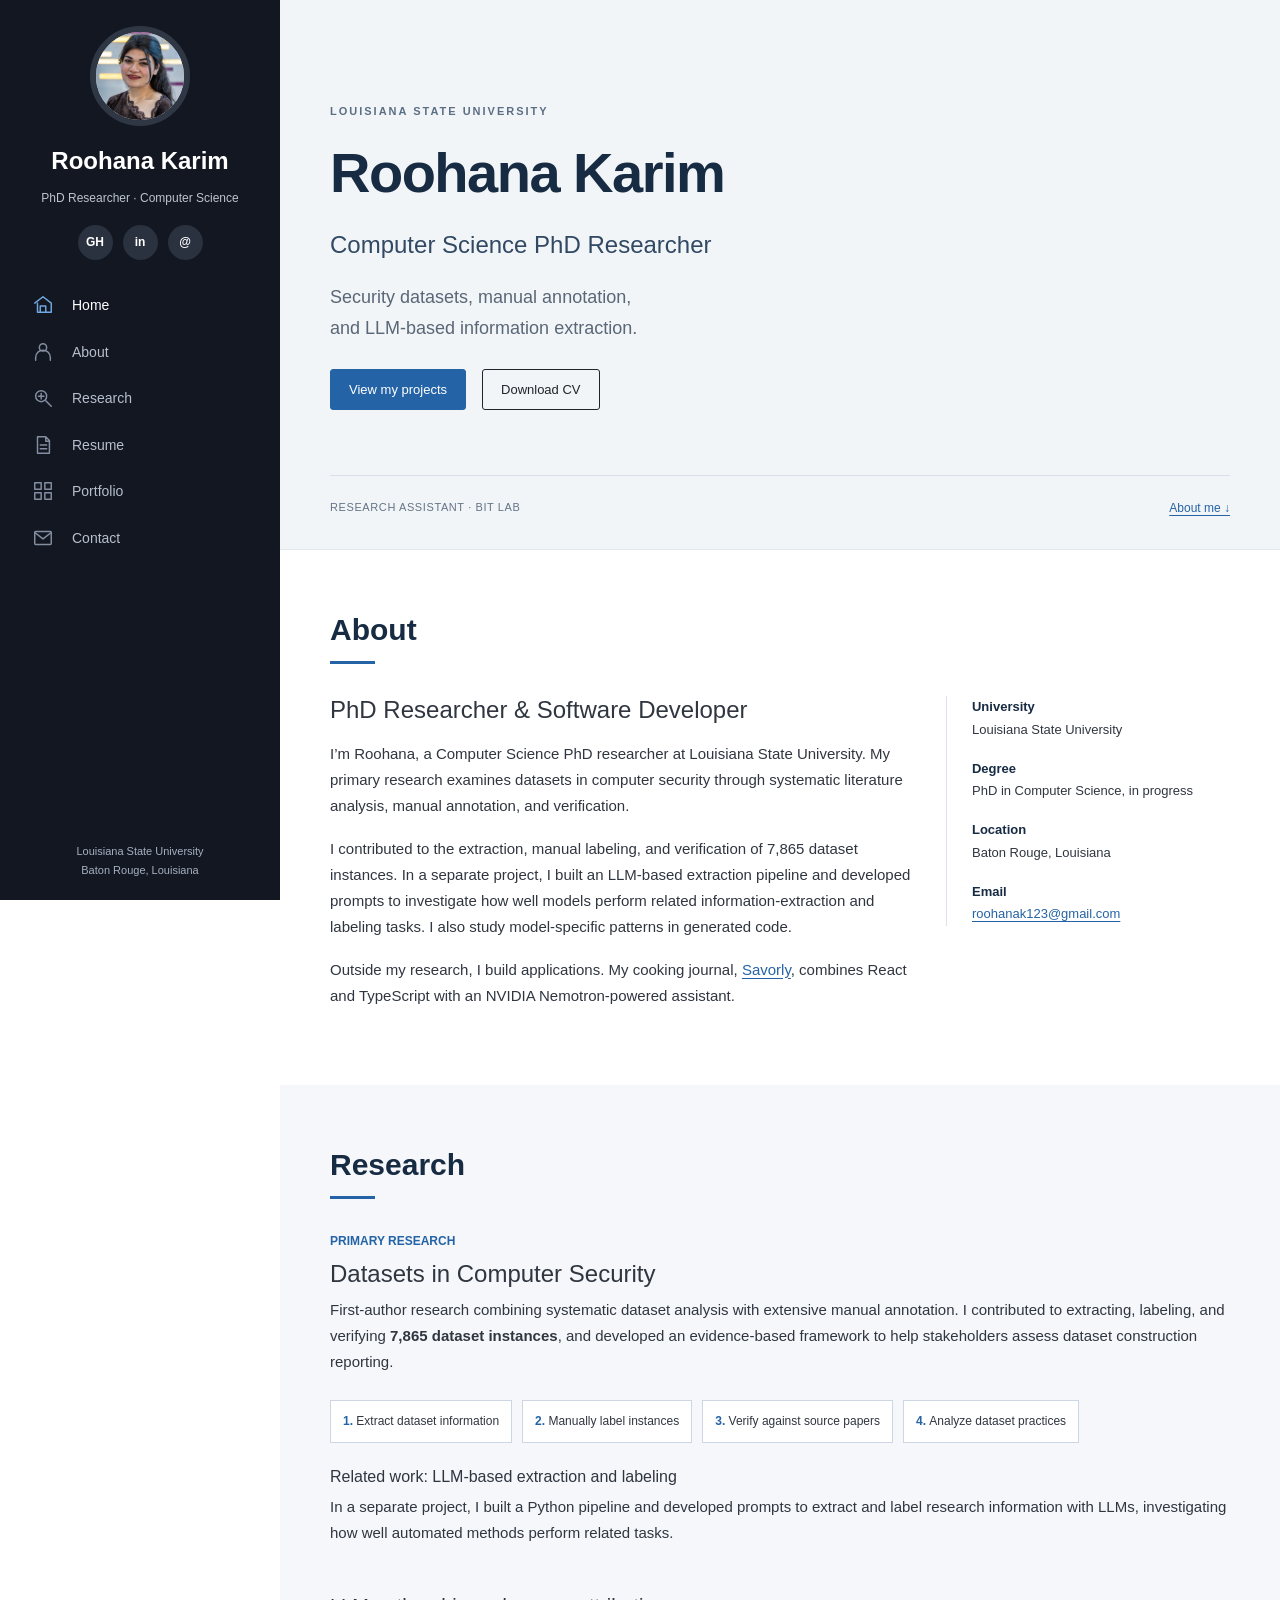
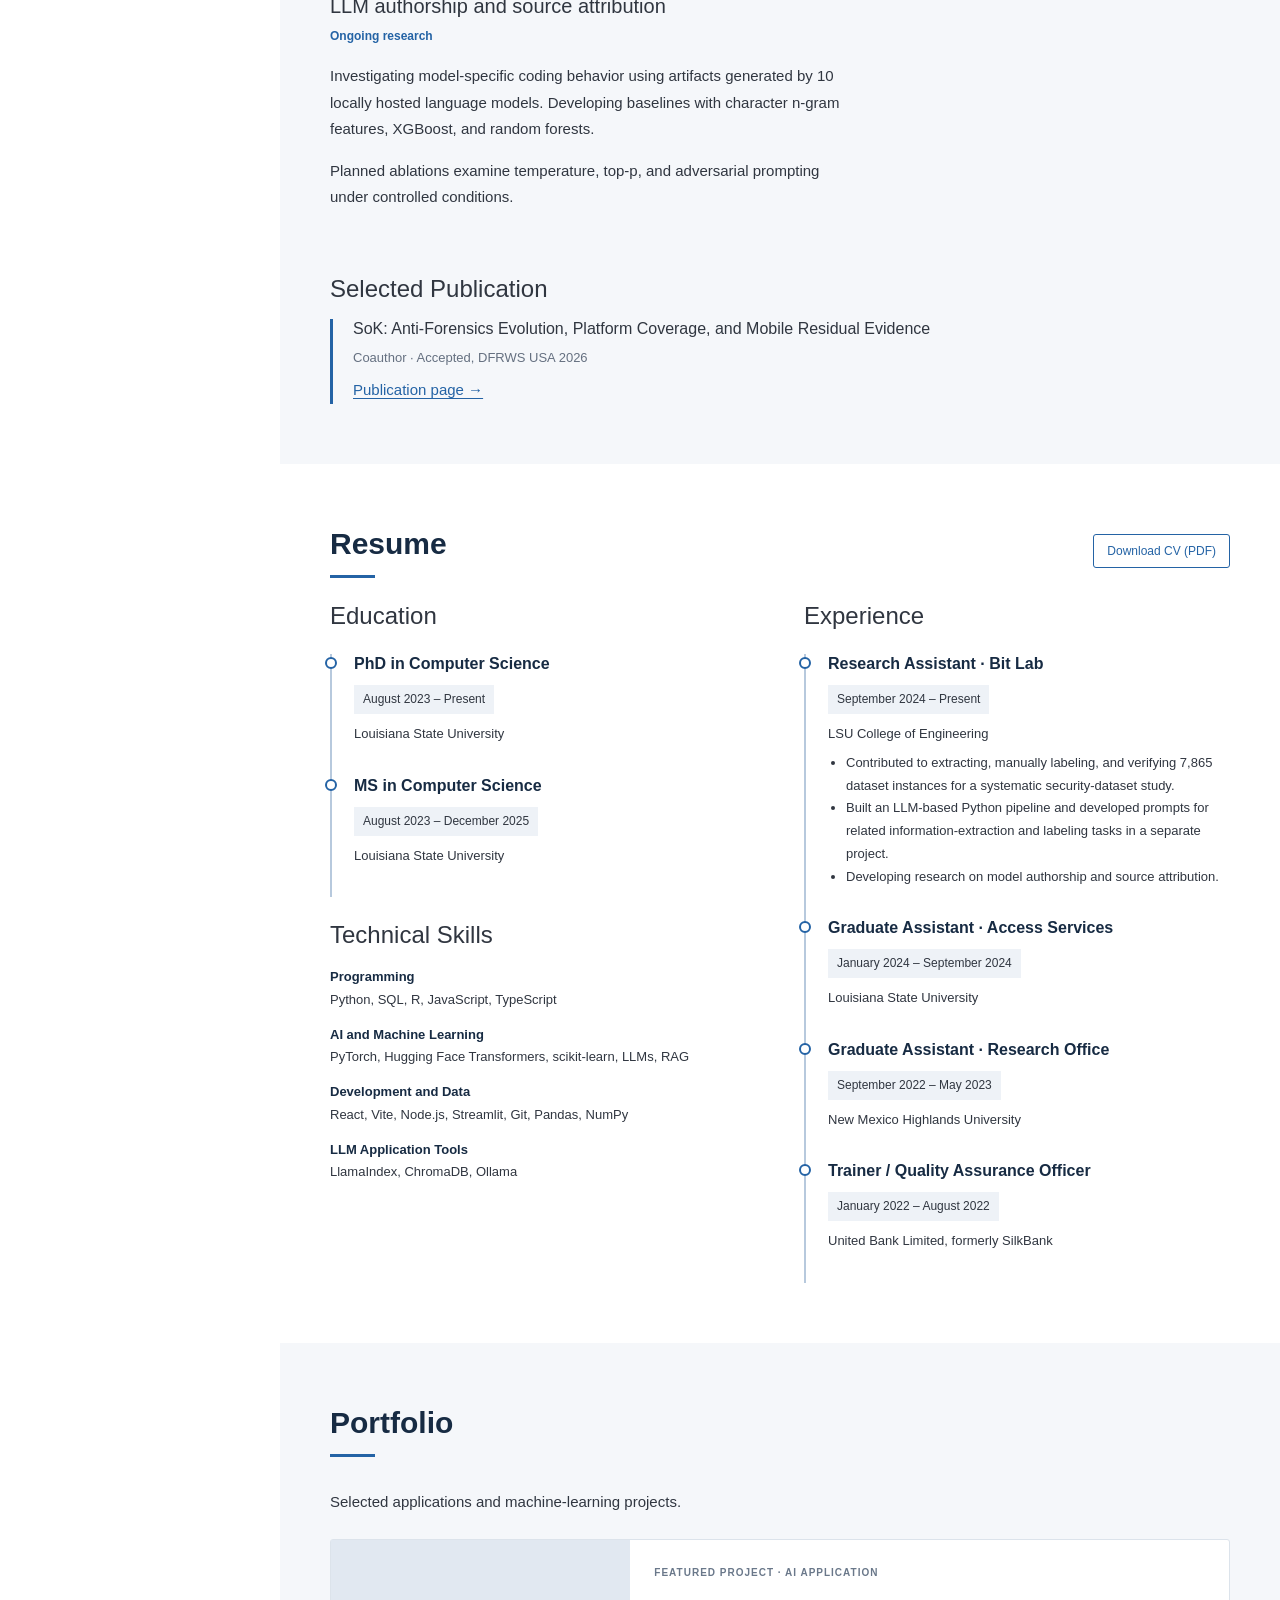
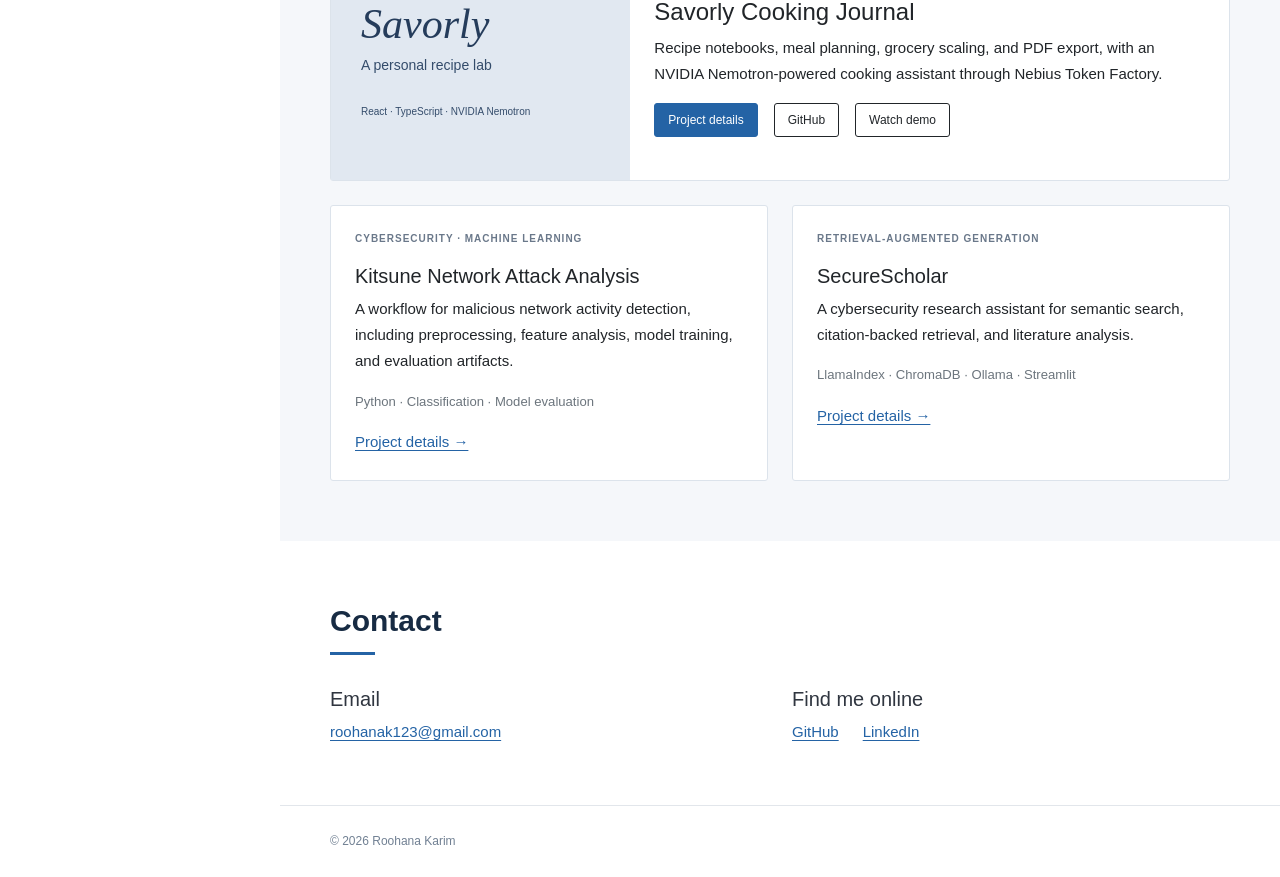
==== index.html @ 9d099ed6 "Publish research portfolio with public CV and project pages" ====
<!doctype html><html lang="en"><head><meta charset="utf-8"><meta name="viewport" content="width=device-width,initial-scale=1"><meta name="description" content="Roohana Karim, Computer Science PhD researcher at Louisiana State University. Research, publications, and software projects."><title>Roohana Karim | Research Portfolio</title><link href="bootstrap.min.css" rel="stylesheet"><link href="style.css" rel="stylesheet"></head><body><a class="visually-hidden-focusable skip" href="#main">Skip to content</a><button class="btn mobile-toggle d-lg-none" type="button" data-bs-toggle="offcanvas" data-bs-target="#sidebar" aria-controls="sidebar" aria-label="Open navigation">☰</button><aside class="offcanvas-lg offcanvas-start sidebar" tabindex="-1" id="sidebar" aria-labelledby="profile-name"><div class="offcanvas-header d-lg-none"><span>Navigation</span><button class="btn-close btn-close-white" data-bs-dismiss="offcanvas" data-bs-target="#sidebar" aria-label="Close navigation"></button></div><div class="profile"><img class="profile-photo" src="portrait.jpg" alt="Roohana Karim"><a id="profile-name" href="index.html#home">Roohana Karim</a><p>PhD Researcher · Computer Science</p><div class="social-links"><a href="https://github.com/Roohanak" aria-label="GitHub">GH</a><a href="https://www.linkedin.com/in/roohana-k-68318110b/" aria-label="LinkedIn">in</a><a href="mailto:roohanak123@gmail.com" aria-label="Email">@</a></div></div><nav class="nav flex-column" aria-label="Portfolio navigation"><a class="nav-link" href="index.html#home"><span aria-hidden="true"><svg viewBox="0 0 24 24" fill="none" stroke="currentColor" stroke-width="1.6" stroke-linecap="round" stroke-linejoin="round"><path d="m3 10 9-7 9 7v10H6V10m3 10v-7h6v7"/></svg></span> Home</a><a class="nav-link" href="index.html#about"><span aria-hidden="true"><svg viewBox="0 0 24 24" fill="none" stroke="currentColor" stroke-width="1.6" stroke-linecap="round" stroke-linejoin="round"><circle cx="12" cy="7" r="4"/><path d="M4 21v-3a8 8 0 0 1 16 0v3"/></svg></span> About</a><a class="nav-link" href="index.html#research"><span aria-hidden="true"><svg viewBox="0 0 24 24" fill="none" stroke="currentColor" stroke-width="1.6" stroke-linecap="round" stroke-linejoin="round"><circle cx="10" cy="10" r="6"/><path d="m15 15 6 6M7 10h6m-3-3v6"/></svg></span> Research</a><a class="nav-link" href="index.html#resume"><span aria-hidden="true"><svg viewBox="0 0 24 24" fill="none" stroke="currentColor" stroke-width="1.6" stroke-linecap="round" stroke-linejoin="round"><path d="M6 3h9l4 4v14H6zM15 3v5h4M9 12h7m-7 4h7"/></svg></span> Resume</a><a class="nav-link" href="index.html#portfolio"><span aria-hidden="true"><svg viewBox="0 0 24 24" fill="none" stroke="currentColor" stroke-width="1.6" stroke-linecap="round" stroke-linejoin="round"><rect x="3" y="3" width="7" height="7"/><rect x="14" y="3" width="7" height="7"/><rect x="3" y="14" width="7" height="7"/><rect x="14" y="14" width="7" height="7"/></svg></span> Portfolio</a><a class="nav-link" href="index.html#contact"><span aria-hidden="true"><svg viewBox="0 0 24 24" fill="none" stroke="currentColor" stroke-width="1.6" stroke-linecap="round" stroke-linejoin="round"><rect x="3" y="5" width="18" height="14" rx="1"/><path d="m3 6 9 7 9-7"/></svg></span> Contact</a></nav><div class="sidebar-footer">Louisiana State University<br>Baton Rouge, Louisiana</div></aside><main id="main"><section id="home" class="hero"><div class="container"><p class="hero-label">LOUISIANA STATE UNIVERSITY</p><h1>Roohana Karim</h1><p class="hero-role">Computer Science PhD Researcher</p><p class="hero-summary">Security datasets, manual annotation,<br class="d-none d-md-block"> and LLM-based information extraction.</p><div class="d-flex flex-wrap gap-3 mt-4"><a href="#portfolio" class="btn btn-primary">View my projects</a><a href="Roohana_Karim_Public_CV.pdf" class="btn btn-outline-dark">Download CV</a></div><div class="hero-bottom"><span>RESEARCH ASSISTANT · BIT LAB</span><a href="#about">About me ↓</a></div></div></section>
<section id="about" class="section"><div class="container"><h2 class="section-heading">About</h2><div class="row g-4"><div class="col-xl-8"><h3 class="h4 mb-3">PhD Researcher & Software Developer</h3><p>I’m Roohana, a Computer Science PhD researcher at Louisiana State University. My primary research examines datasets in computer security through systematic literature analysis, manual annotation, and verification.</p><p>I contributed to the extraction, manual labeling, and verification of 7,865 dataset instances. In a separate project, I built an LLM-based extraction pipeline and developed prompts to investigate how well models perform related information-extraction and labeling tasks. I also study model-specific patterns in generated code.</p><p>Outside my research, I build applications. My cooking journal, <a href="savorly.html">Savorly</a>, combines React and TypeScript with an NVIDIA Nemotron-powered assistant.</p></div><div class="col-xl-4"><dl class="about-details"><dt>University</dt><dd>Louisiana State University</dd><dt>Degree</dt><dd>PhD in Computer Science, in progress</dd><dt>Location</dt><dd>Baton Rouge, Louisiana</dd><dt>Email</dt><dd><a href="mailto:roohanak123@gmail.com">roohanak123@gmail.com</a></dd></dl></div></div></div></section>
<section id="research" class="section section-alt"><div class="container"><h2 class="section-heading">Research</h2><article class="dataset-research mb-5"><p class="status mb-2">PRIMARY RESEARCH</p><h3 class="h4">Datasets in Computer Security</h3><p>First-author research combining systematic dataset analysis with extensive manual annotation. I contributed to extracting, labeling, and verifying <strong>7,865 dataset instances</strong>, and developed an evidence-based framework to help stakeholders assess dataset construction reporting.</p><ol class="research-flow" aria-label="Manual dataset study workflow"><li>Extract dataset information</li><li>Manually label instances</li><li>Verify against source papers</li><li>Analyze dataset practices</li></ol><h4 class="h6 mt-4">Related work: LLM-based extraction and labeling</h4><p class="mb-0">In a separate project, I built a Python pipeline and developed prompts to extract and label research information with LLMs, investigating how well automated methods perform related tasks.</p></article><div class="row g-4"><div class="col-md-7"><h3 class="h5">LLM authorship and source attribution</h3><p class="status">Ongoing research</p><p>Investigating model-specific coding behavior using artifacts generated by 10 locally hosted language models. Developing baselines with character n-gram features, XGBoost, and random forests.</p><p>Planned ablations examine temperature, top-p, and adversarial prompting under controlled conditions.</p></div></div><h3 class="h4 mt-5 mb-3">Selected Publication</h3><article class="publication"><h4 class="h6">SoK: Anti-Forensics Evolution, Platform Coverage, and Mobile Residual Evidence</h4><p class="mb-2">Coauthor · Accepted, DFRWS USA 2026</p><a href="https://dfrws.org/presentation/sok-anti-forensics-evolution-platform-coverage-and-mobile-residual-evidence/">Publication page →</a></article></div></section>
<section id="resume" class="section"><div class="container"><div class="d-flex flex-wrap align-items-center justify-content-between gap-3 mb-4"><h2 class="section-heading mb-0">Resume</h2><a class="btn btn-outline-primary btn-sm" href="Roohana_Karim_Public_CV.pdf">Download CV (PDF)</a></div><div class="row g-5"><div class="col-md-6"><h3 class="h4 mb-4">Education</h3><div class="resume-item"><h4>PhD in Computer Science</h4><span class="resume-date">August 2023 – Present</span><p>Louisiana State University</p></div><div class="resume-item"><h4>MS in Computer Science</h4><span class="resume-date">August 2023 – December 2025</span><p>Louisiana State University</p></div><h3 class="h4 mt-4 mb-3">Technical Skills</h3><dl class="skills"><dt>Programming</dt><dd>Python, SQL, R, JavaScript, TypeScript</dd><dt>AI and Machine Learning</dt><dd>PyTorch, Hugging Face Transformers, scikit-learn, LLMs, RAG</dd><dt>Development and Data</dt><dd>React, Vite, Node.js, Streamlit, Git, Pandas, NumPy</dd><dt>LLM Application Tools</dt><dd>LlamaIndex, ChromaDB, Ollama</dd></dl></div><div class="col-md-6"><h3 class="h4 mb-4">Experience</h3><div class="resume-item"><h4>Research Assistant · Bit Lab</h4><span class="resume-date">September 2024 – Present</span><p>LSU College of Engineering</p><ul><li>Contributed to extracting, manually labeling, and verifying 7,865 dataset instances for a systematic security-dataset study.</li><li>Built an LLM-based Python pipeline and developed prompts for related information-extraction and labeling tasks in a separate project.</li><li>Developing research on model authorship and source attribution.</li></ul></div><div class="resume-item"><h4>Graduate Assistant · Access Services</h4><span class="resume-date">January 2024 – September 2024</span><p>Louisiana State University</p></div><div class="resume-item"><h4>Graduate Assistant · Research Office</h4><span class="resume-date">September 2022 – May 2023</span><p>New Mexico Highlands University</p></div><div class="resume-item"><h4>Trainer / Quality Assurance Officer</h4><span class="resume-date">January 2022 – August 2022</span><p>United Bank Limited, formerly SilkBank</p></div></div></div></div></section>
<section id="portfolio" class="section section-alt"><div class="container"><h2 class="section-heading">Portfolio</h2><p class="mb-4">Selected applications and machine-learning projects.</p><div class="row g-4"><div class="col-12"><article class="card featured-project"><div class="row g-0"><div class="col-md-4 project-cover"><span class="cover-name">Savorly</span><span>A personal recipe lab</span><span class="cover-stack">React · TypeScript · NVIDIA Nemotron</span></div><div class="col-md-8"><div class="card-body p-4"><p class="project-category">FEATURED PROJECT · AI APPLICATION</p><h3 class="h4">Savorly Cooking Journal</h3><p>Recipe notebooks, meal planning, grocery scaling, and PDF export, with an NVIDIA Nemotron-powered cooking assistant through Nebius Token Factory.</p><div class="d-flex flex-wrap gap-3"><a class="btn btn-primary btn-sm" href="savorly.html">Project details</a><a class="btn btn-outline-dark btn-sm" href="https://github.com/Roohanak/savorly">GitHub</a><a class="btn btn-outline-dark btn-sm" href="https://www.youtube.com/watch?v=6JvLUXgtp84">Watch demo</a></div></div></div></div></article></div><div class="col-md-6"><article class="card h-100"><div class="card-body p-4"><p class="project-category">CYBERSECURITY · MACHINE LEARNING</p><h3 class="h5">Kitsune Network Attack Analysis</h3><p>A workflow for malicious network activity detection, including preprocessing, feature analysis, model training, and evaluation artifacts.</p><p class="small text-secondary">Python · Classification · Model evaluation</p><a href="kitsune.html">Project details →</a></div></article></div><div class="col-md-6"><article class="card h-100"><div class="card-body p-4"><p class="project-category">RETRIEVAL-AUGMENTED GENERATION</p><h3 class="h5">SecureScholar</h3><p>A cybersecurity research assistant for semantic search, citation-backed retrieval, and literature analysis.</p><p class="small text-secondary">LlamaIndex · ChromaDB · Ollama · Streamlit</p><a href="securescholar.html">Project details →</a></div></article></div></div></div></section>
<section id="contact" class="section"><div class="container"><h2 class="section-heading">Contact</h2><div class="row g-4"><div class="col-md-6"><h3 class="h5">Email</h3><a href="mailto:roohanak123@gmail.com">roohanak123@gmail.com</a></div><div class="col-md-6"><h3 class="h5">Find me online</h3><a class="me-4" href="https://github.com/Roohanak">GitHub</a><a href="https://www.linkedin.com/in/roohana-k-68318110b/">LinkedIn</a></div></div></div></section><footer class="page-footer"><div class="container">© <span id="year">2026</span> Roohana Karim</div></footer></main><script src="bootstrap.bundle.min.js"></script><script src="script.js"></script></body></html>
---- style.css ----
:root{--accent:#2463a5;--dark:#121722;--muted:#627080}html{scroll-behavior:smooth;scroll-padding-top:30px}body{font-family:Arial,Helvetica,sans-serif;color:#303640;font-size:15px;line-height:1.75;background:#fff}a{color:var(--accent);text-underline-offset:3px}a:hover{color:#174573}h1,h2,h3,h4{color:#172b43;line-height:1.3}a:focus-visible,button:focus-visible{outline:3px solid #cf8b2c!important;outline-offset:4px}.sidebar{background:var(--dark)!important;color:#fff!important;width:280px!important;position:fixed;inset:0 auto 0 0;z-index:1040;display:flex;flex-direction:column;border:none!important;overflow-y:auto}.profile{text-align:center;padding:36px 18px 20px}.profile-photo{width:112px;height:112px;border:6px solid #303744;border-radius:50%;display:grid;place-items:center;margin:0 auto 20px;background:#e9edf2;color:#34455b;font:400 32px Georgia,serif}.profile>a{color:#fff;font-weight:700;font-size:24px;text-decoration:none}.profile p{font-size:12px;color:#bdc4cf;margin-top:6px}.social-links{display:flex;justify-content:center;gap:10px;margin:20px 0 8px}.social-links a{display:grid;place-items:center;width:35px;height:35px;border-radius:50%;background:#2a313f;color:#fff;text-decoration:none;font-size:12px;font-weight:700}.social-links a:hover{background:var(--accent)}.sidebar nav{padding:15px 24px}.sidebar .nav-link{color:#b7bfcd;padding:13px 8px;font-size:14px;display:flex;gap:17px;align-items:center}.sidebar .nav-link>span{font-size:22px;width:23px;color:#838fa1;line-height:1}.sidebar .nav-link:hover,.sidebar .nav-link.active{color:#fff}.sidebar .nav-link.active>span{color:#70a8df}.sidebar-footer{font-size:11px;color:#a6b0c0;text-align:center;padding:28px 15px;margin-top:auto}main{margin-left:280px}.container{max-width:1100px;padding-left:50px;padding-right:50px}.hero{padding:94px 0 0;background:#f2f5f8;min-height:550px;display:flex;align-items:center;border-bottom:1px solid #e1e7ed}.hero h1{font-size:56px;letter-spacing:-1.5px;font-weight:700;margin:14px 0}.hero-label{font-size:11px;letter-spacing:2px;color:#5b6e84;font-weight:700}.hero-role{font-size:24px;margin-bottom:16px;color:#324963}.hero-summary{font-size:18px;color:#5a6776}.hero-bottom{display:flex;justify-content:space-between;border-top:1px solid #d8e1ea;margin-top:65px;padding:22px 0;gap:20px;font-size:11px;letter-spacing:.6px;color:#657486}.hero-bottom a{letter-spacing:0;font-size:12px}.section{padding:60px 0}.section-alt{background:#f5f7fa}.section-heading{font-size:30px;font-weight:700;margin-bottom:32px;padding-bottom:15px;position:relative}.section-heading:after{content:'';position:absolute;bottom:0;left:0;width:45px;height:3px;background:var(--accent)}.about-details{border-left:1px solid #dce2e9;padding-left:25px;font-size:13px}.about-details dt{color:#172b43}.about-details dd{margin:0 0 16px}.status{font-size:12px;color:var(--accent);font-weight:700}.publication{border-left:3px solid var(--accent);padding-left:20px}.publication p{font-size:13px;color:#657080}.resume-item{position:relative;padding:0 0 24px 22px;border-left:2px solid #b7c9dd}.resume-item:before{content:'';position:absolute;left:-7px;top:3px;width:12px;height:12px;border:2px solid var(--accent);background:#fff;border-radius:50%}.resume-item h4{font-size:16px;font-weight:700;margin-bottom:10px}.resume-date{background:#eef2f7;padding:4px 9px;font-size:12px;display:inline-block;margin-bottom:9px}.resume-item p,.resume-item ul{font-size:13px;margin-bottom:6px}.resume-item ul{padding-left:18px}.skills{font-size:13px}.skills dt{margin-top:12px;color:#172b43}.card{border:1px solid #dce3eb;border-radius:3px;box-shadow:none}.project-category{font-size:10px;letter-spacing:1px;color:#6a788a;font-weight:700}.project-cover{background:#e1e8f1;display:flex;flex-direction:column;justify-content:center;padding:30px;color:#344c6b;min-height:240px}.cover-name{font:italic 42px Georgia,serif;color:#253c5b}.project-cover>span:nth-child(2){font-size:14px;margin:5px 0 26px}.cover-stack{font-size:10px;line-height:1.8}.btn{border-radius:3px;font-size:13px;padding:10px 18px}.btn-sm{padding:7px 13px;font-size:12px}.btn-primary{--bs-btn-bg:#2463a5;--bs-btn-border-color:#2463a5;--bs-btn-hover-bg:#194d82;--bs-btn-hover-border-color:#194d82}.btn-outline-primary{--bs-btn-color:#2463a5;--bs-btn-border-color:#2463a5;--bs-btn-hover-bg:#2463a5;--bs-btn-hover-border-color:#2463a5}.page-footer{padding:25px 0;border-top:1px solid #e2e6eb;font-size:12px;color:#718093}.mobile-toggle{position:fixed;right:14px;top:14px;background:#172b43!important;color:#fff!important;z-index:1030;font-size:20px;padding:5px 12px}.skip{position:fixed;z-index:1100;background:white;padding:10px}.detail-header{background:#f2f5f8}.detail-header h1{font-size:36px}.detail-content{max-width:850px;margin-left:0}@media(max-width:1199px){.container{padding-left:32px;padding-right:32px}.hero h1{font-size:48px}.hero-role{font-size:22px}}@media(max-width:991px){main{margin-left:0}.sidebar{width:280px!important}.hero{padding-top:80px;min-height:510px}.hero h1{font-size:44px}.profile{padding-top:10px}.hero-bottom{margin-top:50px}.section{padding:45px 0}}@media(max-width:575px){.container{padding-left:24px;padding-right:24px}.hero h1{font-size:39px}.hero-role{font-size:20px}.hero-summary{font-size:16px}.hero{min-height:500px}.hero-bottom{display:block;margin-top:38px}.hero-bottom a{display:block;margin-top:10px}.section-heading{font-size:27px}.about-details{border-left:0;border-top:1px solid #dce2e9;padding:20px 0 0}.detail-header h1{font-size:30px}}@media(prefers-reduced-motion:reduce){html{scroll-behavior:auto}}
.sidebar .nav-link svg{width:22px;height:22px;display:block}@media(min-width:992px){.profile{padding-top:26px;padding-bottom:10px}.profile-photo{width:100px;height:100px;margin-bottom:14px}.social-links{margin:16px 0 4px}.sidebar nav{padding-top:8px;padding-bottom:8px}.sidebar .nav-link{padding-top:11px;padding-bottom:11px}.sidebar-footer{padding-top:15px;padding-bottom:20px}}

img.profile-photo{object-fit:cover;object-position:50% 27%}.dataset-research{max-width:900px}.research-flow{list-style:none;display:flex;flex-wrap:wrap;gap:10px;padding:0;margin:24px 0 0;counter-reset:flow}.research-flow li{counter-increment:flow;font-size:12px;border:1px solid #ccd7e3;background:#fff;padding:10px 12px}.research-flow li:before{content:counter(flow) ". ";font-weight:700;color:#2463a5}@media(max-width:575px){.research-flow{display:grid;grid-template-columns:1fr 1fr}.research-flow li{font-size:11px}}
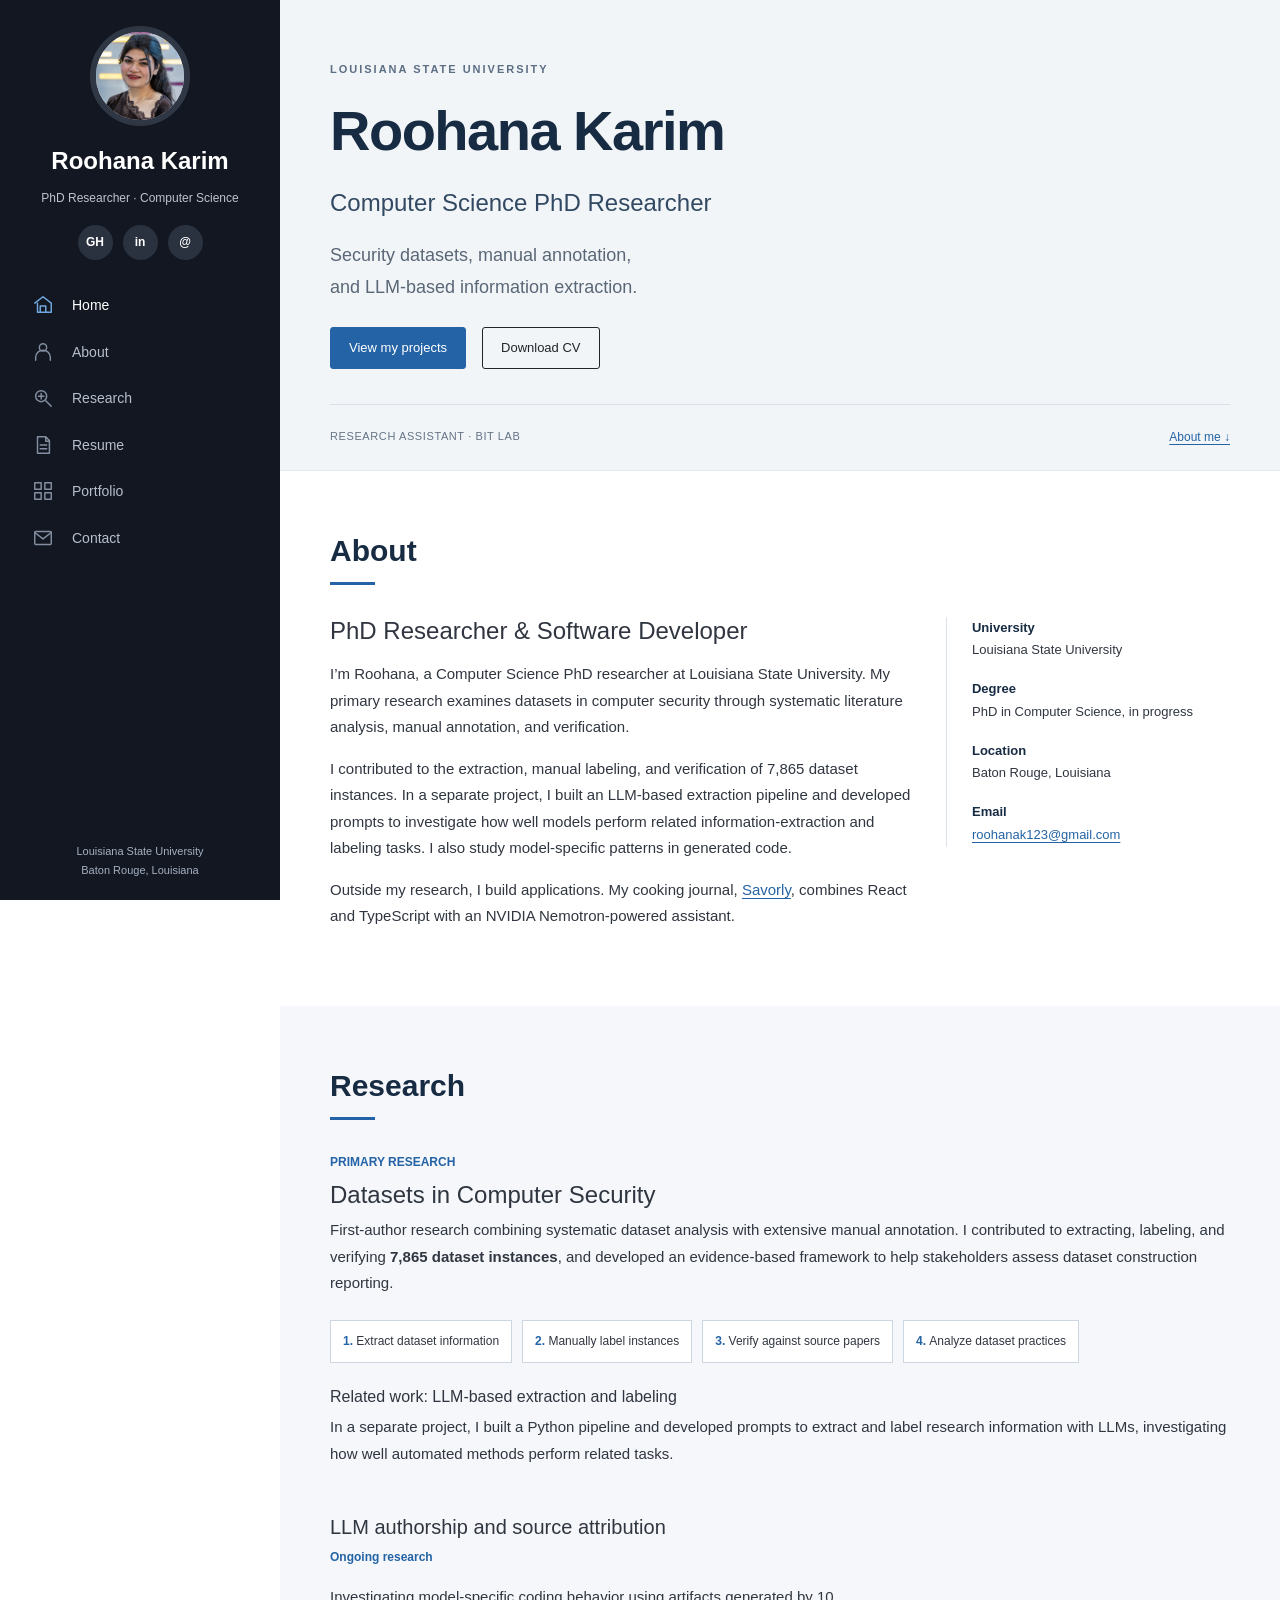
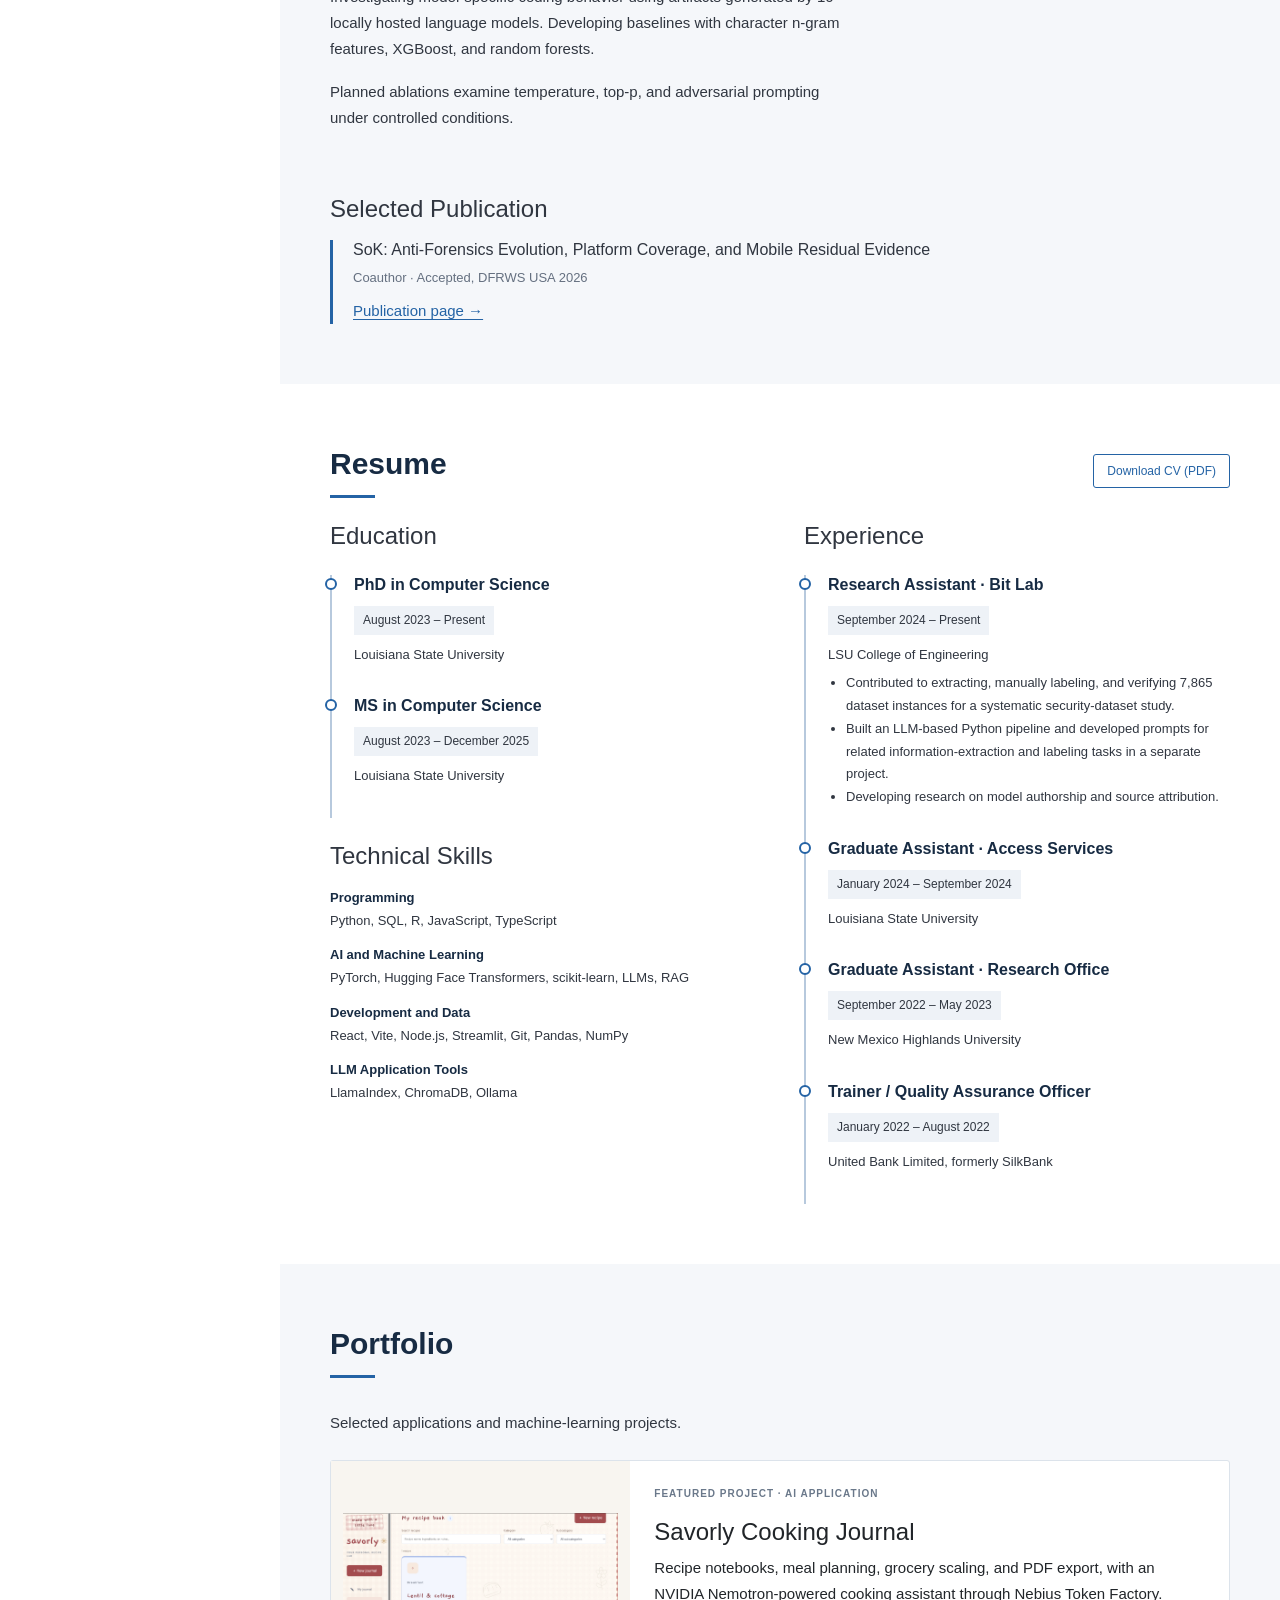
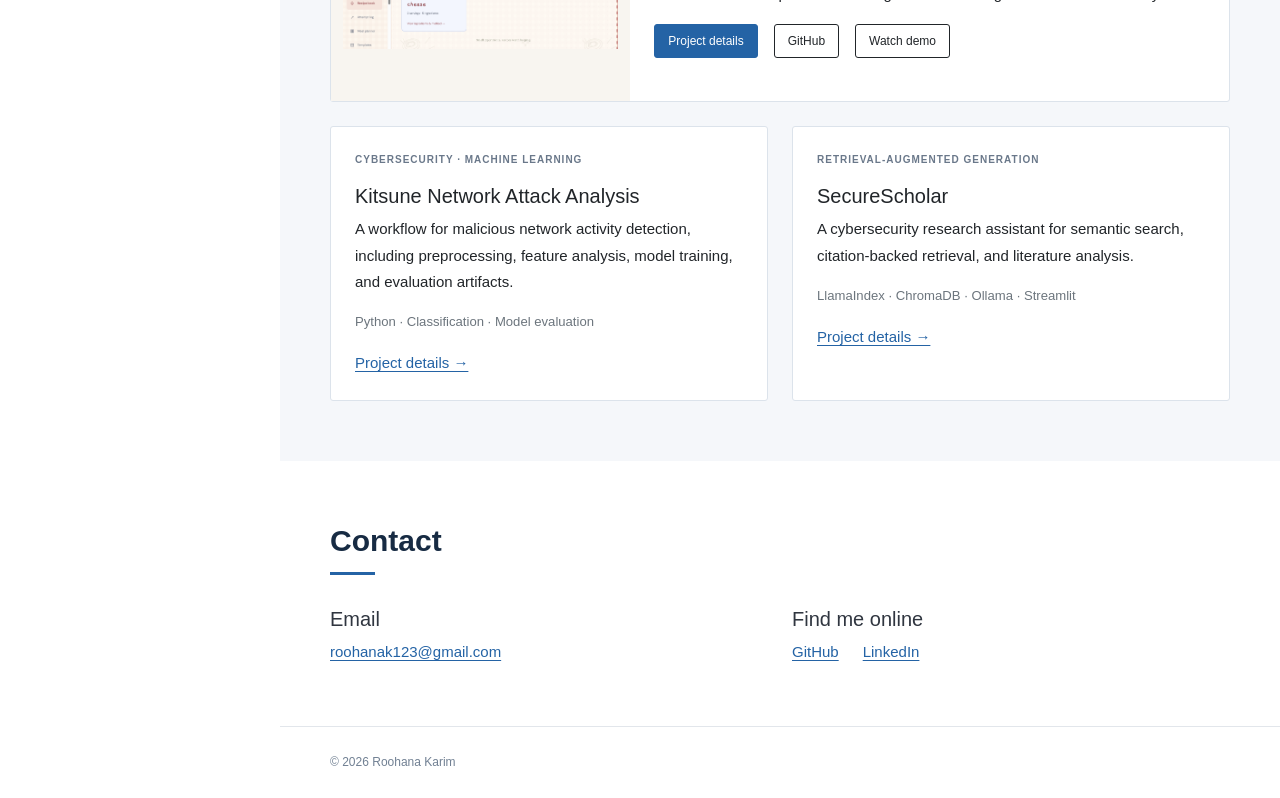
==== commit 363e8205: "Add Savorly screenshot gallery and GitHub links" ====
--- a/index.html
+++ b/index.html
@@ -2,5 +2,5 @@
 <section id="about" class="section"><div class="container"><h2 class="section-heading">About</h2><div class="row g-4"><div class="col-xl-8"><h3 class="h4 mb-3">PhD Researcher & Software Developer</h3><p>I’m Roohana, a Computer Science PhD researcher at Louisiana State University. My primary research examines datasets in computer security through systematic literature analysis, manual annotation, and verification.</p><p>I contributed to the extraction, manual labeling, and verification of 7,865 dataset instances. In a separate project, I built an LLM-based extraction pipeline and developed prompts to investigate how well models perform related information-extraction and labeling tasks. I also study model-specific patterns in generated code.</p><p>Outside my research, I build applications. My cooking journal, <a href="savorly.html">Savorly</a>, combines React and TypeScript with an NVIDIA Nemotron-powered assistant.</p></div><div class="col-xl-4"><dl class="about-details"><dt>University</dt><dd>Louisiana State University</dd><dt>Degree</dt><dd>PhD in Computer Science, in progress</dd><dt>Location</dt><dd>Baton Rouge, Louisiana</dd><dt>Email</dt><dd><a href="mailto:roohanak123@gmail.com">roohanak123@gmail.com</a></dd></dl></div></div></div></section>
 <section id="research" class="section section-alt"><div class="container"><h2 class="section-heading">Research</h2><article class="dataset-research mb-5"><p class="status mb-2">PRIMARY RESEARCH</p><h3 class="h4">Datasets in Computer Security</h3><p>First-author research combining systematic dataset analysis with extensive manual annotation. I contributed to extracting, labeling, and verifying <strong>7,865 dataset instances</strong>, and developed an evidence-based framework to help stakeholders assess dataset construction reporting.</p><ol class="research-flow" aria-label="Manual dataset study workflow"><li>Extract dataset information</li><li>Manually label instances</li><li>Verify against source papers</li><li>Analyze dataset practices</li></ol><h4 class="h6 mt-4">Related work: LLM-based extraction and labeling</h4><p class="mb-0">In a separate project, I built a Python pipeline and developed prompts to extract and label research information with LLMs, investigating how well automated methods perform related tasks.</p></article><div class="row g-4"><div class="col-md-7"><h3 class="h5">LLM authorship and source attribution</h3><p class="status">Ongoing research</p><p>Investigating model-specific coding behavior using artifacts generated by 10 locally hosted language models. Developing baselines with character n-gram features, XGBoost, and random forests.</p><p>Planned ablations examine temperature, top-p, and adversarial prompting under controlled conditions.</p></div></div><h3 class="h4 mt-5 mb-3">Selected Publication</h3><article class="publication"><h4 class="h6">SoK: Anti-Forensics Evolution, Platform Coverage, and Mobile Residual Evidence</h4><p class="mb-2">Coauthor · Accepted, DFRWS USA 2026</p><a href="https://dfrws.org/presentation/sok-anti-forensics-evolution-platform-coverage-and-mobile-residual-evidence/">Publication page →</a></article></div></section>
 <section id="resume" class="section"><div class="container"><div class="d-flex flex-wrap align-items-center justify-content-between gap-3 mb-4"><h2 class="section-heading mb-0">Resume</h2><a class="btn btn-outline-primary btn-sm" href="Roohana_Karim_Public_CV.pdf">Download CV (PDF)</a></div><div class="row g-5"><div class="col-md-6"><h3 class="h4 mb-4">Education</h3><div class="resume-item"><h4>PhD in Computer Science</h4><span class="resume-date">August 2023 – Present</span><p>Louisiana State University</p></div><div class="resume-item"><h4>MS in Computer Science</h4><span class="resume-date">August 2023 – December 2025</span><p>Louisiana State University</p></div><h3 class="h4 mt-4 mb-3">Technical Skills</h3><dl class="skills"><dt>Programming</dt><dd>Python, SQL, R, JavaScript, TypeScript</dd><dt>AI and Machine Learning</dt><dd>PyTorch, Hugging Face Transformers, scikit-learn, LLMs, RAG</dd><dt>Development and Data</dt><dd>React, Vite, Node.js, Streamlit, Git, Pandas, NumPy</dd><dt>LLM Application Tools</dt><dd>LlamaIndex, ChromaDB, Ollama</dd></dl></div><div class="col-md-6"><h3 class="h4 mb-4">Experience</h3><div class="resume-item"><h4>Research Assistant · Bit Lab</h4><span class="resume-date">September 2024 – Present</span><p>LSU College of Engineering</p><ul><li>Contributed to extracting, manually labeling, and verifying 7,865 dataset instances for a systematic security-dataset study.</li><li>Built an LLM-based Python pipeline and developed prompts for related information-extraction and labeling tasks in a separate project.</li><li>Developing research on model authorship and source attribution.</li></ul></div><div class="resume-item"><h4>Graduate Assistant · Access Services</h4><span class="resume-date">January 2024 – September 2024</span><p>Louisiana State University</p></div><div class="resume-item"><h4>Graduate Assistant · Research Office</h4><span class="resume-date">September 2022 – May 2023</span><p>New Mexico Highlands University</p></div><div class="resume-item"><h4>Trainer / Quality Assurance Officer</h4><span class="resume-date">January 2022 – August 2022</span><p>United Bank Limited, formerly SilkBank</p></div></div></div></div></section>
-<section id="portfolio" class="section section-alt"><div class="container"><h2 class="section-heading">Portfolio</h2><p class="mb-4">Selected applications and machine-learning projects.</p><div class="row g-4"><div class="col-12"><article class="card featured-project"><div class="row g-0"><div class="col-md-4 project-cover"><span class="cover-name">Savorly</span><span>A personal recipe lab</span><span class="cover-stack">React · TypeScript · NVIDIA Nemotron</span></div><div class="col-md-8"><div class="card-body p-4"><p class="project-category">FEATURED PROJECT · AI APPLICATION</p><h3 class="h4">Savorly Cooking Journal</h3><p>Recipe notebooks, meal planning, grocery scaling, and PDF export, with an NVIDIA Nemotron-powered cooking assistant through Nebius Token Factory.</p><div class="d-flex flex-wrap gap-3"><a class="btn btn-primary btn-sm" href="savorly.html">Project details</a><a class="btn btn-outline-dark btn-sm" href="https://github.com/Roohanak/savorly">GitHub</a><a class="btn btn-outline-dark btn-sm" href="https://www.youtube.com/watch?v=6JvLUXgtp84">Watch demo</a></div></div></div></div></article></div><div class="col-md-6"><article class="card h-100"><div class="card-body p-4"><p class="project-category">CYBERSECURITY · MACHINE LEARNING</p><h3 class="h5">Kitsune Network Attack Analysis</h3><p>A workflow for malicious network activity detection, including preprocessing, feature analysis, model training, and evaluation artifacts.</p><p class="small text-secondary">Python · Classification · Model evaluation</p><a href="kitsune.html">Project details →</a></div></article></div><div class="col-md-6"><article class="card h-100"><div class="card-body p-4"><p class="project-category">RETRIEVAL-AUGMENTED GENERATION</p><h3 class="h5">SecureScholar</h3><p>A cybersecurity research assistant for semantic search, citation-backed retrieval, and literature analysis.</p><p class="small text-secondary">LlamaIndex · ChromaDB · Ollama · Streamlit</p><a href="securescholar.html">Project details →</a></div></article></div></div></div></section>
+<section id="portfolio" class="section section-alt"><div class="container"><h2 class="section-heading">Portfolio</h2><p class="mb-4">Selected applications and machine-learning projects.</p><div class="row g-4"><div class="col-12"><article class="card featured-project"><div class="row g-0"><div class="col-md-4 project-cover savorly-cover"><a href="savorly.html#screenshots" aria-label="View Savorly screenshots"><img src="savorly-recipe-book.png" alt="Savorly recipe book screenshot" width="1200" height="640" loading="lazy"></a></div><div class="col-md-8"><div class="card-body p-4"><p class="project-category">FEATURED PROJECT · AI APPLICATION</p><h3 class="h4">Savorly Cooking Journal</h3><p>Recipe notebooks, meal planning, grocery scaling, and PDF export, with an NVIDIA Nemotron-powered cooking assistant through Nebius Token Factory.</p><div class="d-flex flex-wrap gap-3"><a class="btn btn-primary btn-sm" href="savorly.html">Project details</a><a class="btn btn-outline-dark btn-sm" href="https://github.com/Roohanak/savorly">GitHub</a><a class="btn btn-outline-dark btn-sm" href="https://www.youtube.com/watch?v=6JvLUXgtp84">Watch demo</a></div></div></div></div></article></div><div class="col-md-6"><article class="card h-100"><div class="card-body p-4"><p class="project-category">CYBERSECURITY · MACHINE LEARNING</p><h3 class="h5">Kitsune Network Attack Analysis</h3><p>A workflow for malicious network activity detection, including preprocessing, feature analysis, model training, and evaluation artifacts.</p><p class="small text-secondary">Python · Classification · Model evaluation</p><a href="kitsune.html">Project details →</a></div></article></div><div class="col-md-6"><article class="card h-100"><div class="card-body p-4"><p class="project-category">RETRIEVAL-AUGMENTED GENERATION</p><h3 class="h5">SecureScholar</h3><p>A cybersecurity research assistant for semantic search, citation-backed retrieval, and literature analysis.</p><p class="small text-secondary">LlamaIndex · ChromaDB · Ollama · Streamlit</p><a href="securescholar.html">Project details →</a></div></article></div></div></div></section>
 <section id="contact" class="section"><div class="container"><h2 class="section-heading">Contact</h2><div class="row g-4"><div class="col-md-6"><h3 class="h5">Email</h3><a href="mailto:roohanak123@gmail.com">roohanak123@gmail.com</a></div><div class="col-md-6"><h3 class="h5">Find me online</h3><a class="me-4" href="https://github.com/Roohanak">GitHub</a><a href="https://www.linkedin.com/in/roohana-k-68318110b/">LinkedIn</a></div></div></div></section><footer class="page-footer"><div class="container">© <span id="year">2026</span> Roohana Karim</div></footer></main><script src="bootstrap.bundle.min.js"></script><script src="script.js"></script></body></html>
--- a/style.css
+++ b/style.css
@@ -2,3 +2,12 @@
 .sidebar .nav-link svg{width:22px;height:22px;display:block}@media(min-width:992px){.profile{padding-top:26px;padding-bottom:10px}.profile-photo{width:100px;height:100px;margin-bottom:14px}.social-links{margin:16px 0 4px}.sidebar nav{padding-top:8px;padding-bottom:8px}.sidebar .nav-link{padding-top:11px;padding-bottom:11px}.sidebar-footer{padding-top:15px;padding-bottom:20px}}
 
 img.profile-photo{object-fit:cover;object-position:50% 27%}.dataset-research{max-width:900px}.research-flow{list-style:none;display:flex;flex-wrap:wrap;gap:10px;padding:0;margin:24px 0 0;counter-reset:flow}.research-flow li{counter-increment:flow;font-size:12px;border:1px solid #ccd7e3;background:#fff;padding:10px 12px}.research-flow li:before{content:counter(flow) ". ";font-weight:700;color:#2463a5}@media(max-width:575px){.research-flow{display:grid;grid-template-columns:1fr 1fr}.research-flow li{font-size:11px}}
+
+/* Persistent left profile column and right content column. */
+.sidebar.offcanvas-lg{visibility:visible!important;transform:none!important;position:fixed!important;top:0;bottom:0;left:0;display:flex!important;max-width:none!important;height:100dvh!important}
+.mobile-toggle,.sidebar .offcanvas-header{display:none!important}
+.hero{min-height:400px;padding-top:60px}.hero-bottom{margin-top:35px}
+@media(min-width:576px) and (max-width:991px){.sidebar.offcanvas-lg{width:210px!important}.profile{padding:25px 12px 10px}.profile-photo{width:90px;height:90px}.profile>a{font-size:21px}.profile p{font-size:11px}.sidebar nav{padding:10px 20px}.sidebar .nav-link{padding:10px 5px;gap:12px}.sidebar-footer{padding:15px 10px}main{margin-left:210px}.container{padding-left:25px;padding-right:25px}.hero h1{font-size:34px}.hero-role{font-size:19px}.hero-summary{font-size:15px}.hero{min-height:370px;padding-top:45px}}
+@media(max-width:575px){.sidebar.offcanvas-lg{width:100px!important}.profile{padding:20px 7px 8px}.profile-photo{width:64px;height:64px;border-width:3px;margin-bottom:12px}.profile>a{font-size:14px;line-height:1.25;display:block}.profile p{display:none}.social-links{gap:5px;flex-wrap:wrap;margin:14px 0 5px}.social-links a{width:24px;height:24px;font-size:9px}.sidebar nav{padding:10px 5px}.sidebar .nav-link{padding:11px 2px;font-size:10px;gap:4px;flex-direction:column;line-height:1.3}.sidebar .nav-link svg{width:19px;height:19px}.sidebar-footer{font-size:8px;padding:15px 5px}main{margin-left:100px;min-width:0}.container{padding-left:18px;padding-right:18px}.hero h1{font-size:29px;letter-spacing:-.5px}.hero-label{font-size:8px;letter-spacing:1px}.hero-role{font-size:17px}.hero-summary{font-size:14px}.hero{min-height:400px;padding-top:35px}.hero .btn{font-size:11px;padding:8px 10px}.hero-bottom{font-size:8px;margin-top:25px}.section{padding:35px 0}.section-heading{font-size:24px}.section p,.section li{font-size:13px}.research-flow{grid-template-columns:1fr}.project-cover{min-height:180px;padding:20px}.cover-name{font-size:34px}.card-body{padding:18px!important}.section .h4{font-size:20px}.section .h5{font-size:17px}.detail-header h1{font-size:27px}}
+
+.savorly-shot{background:#fff;border:1px solid #dce3eb;border-radius:3px;overflow:hidden}.savorly-shot>a{display:block;background:#faf8f4}.savorly-shot img{display:block;width:100%;height:auto;aspect-ratio:auto}.savorly-shot figcaption{padding:16px 18px}.savorly-cover{padding:12px;background:#f8f5f0}.savorly-cover img{display:block;width:100%;height:auto}.savorly-cover a{display:block}
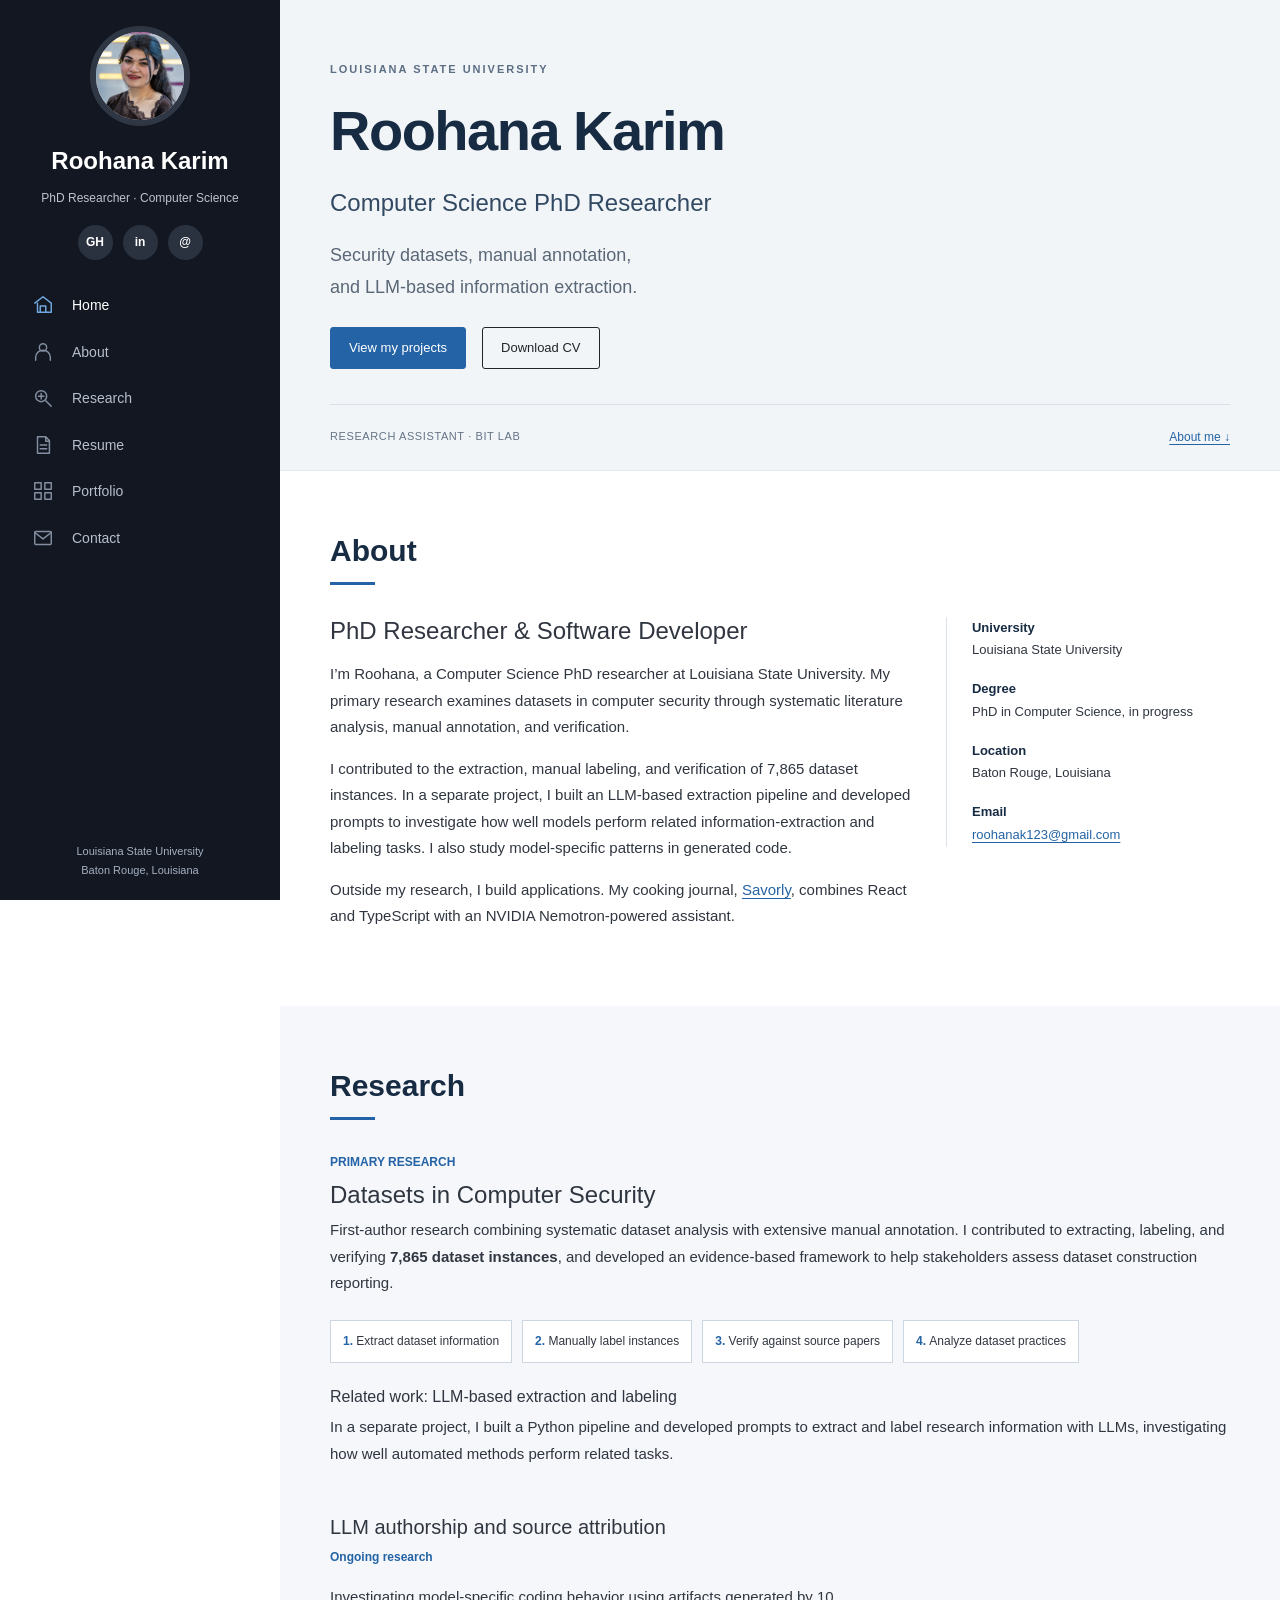
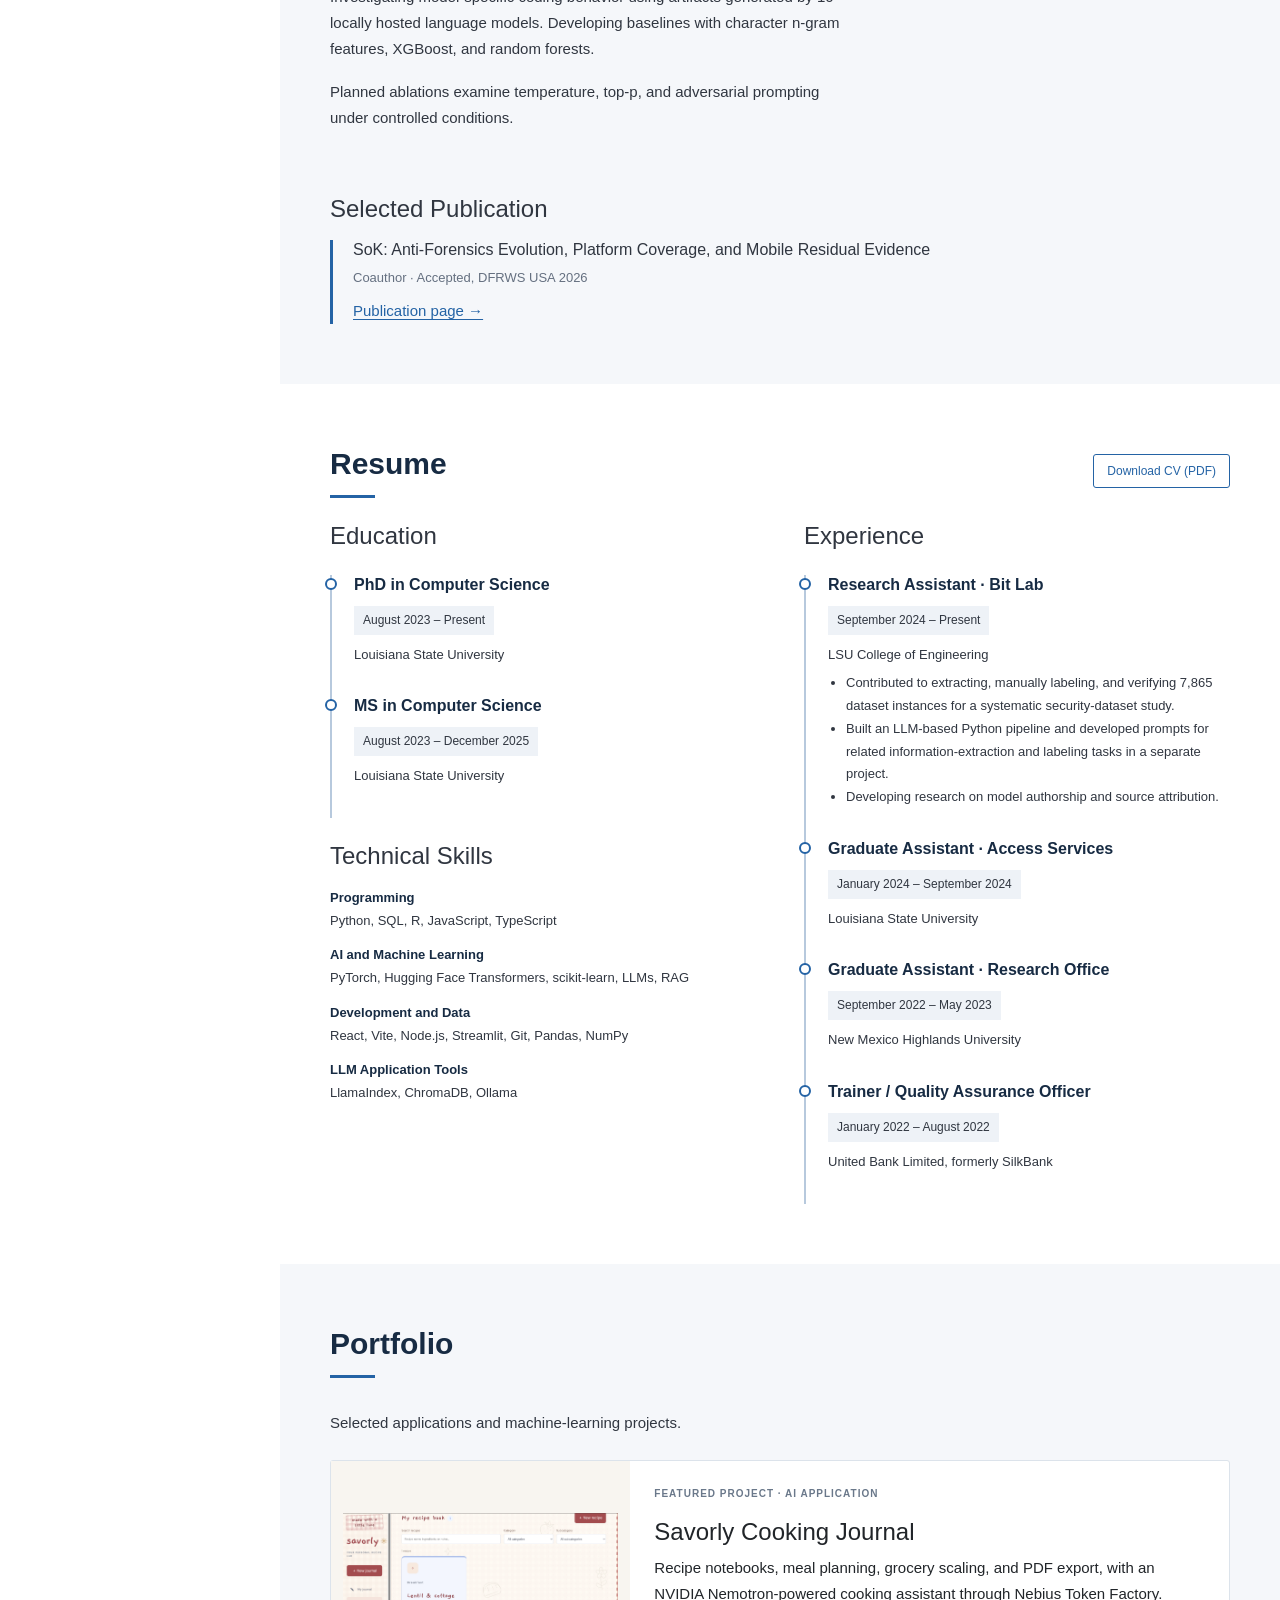
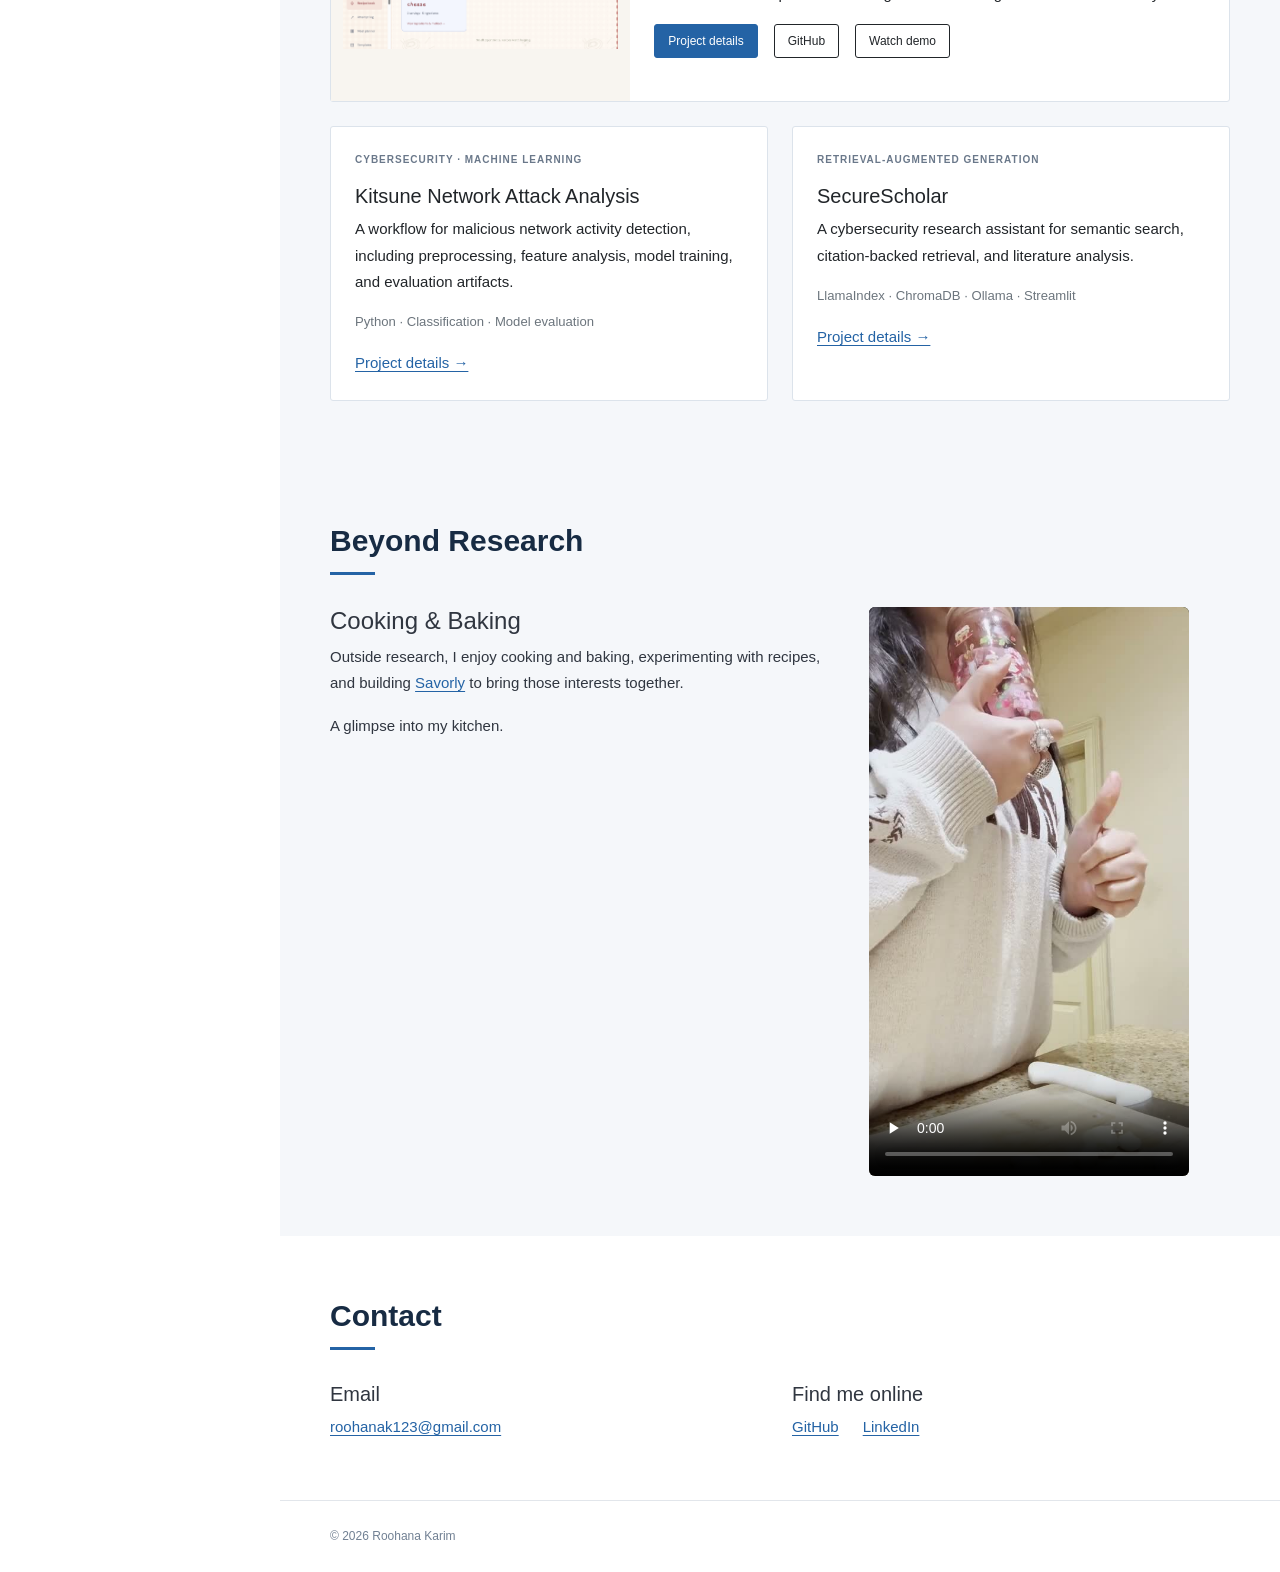
==== commit f78b0e46: "Add cooking and baking video to Beyond Research" ====
--- a/index.html
+++ b/index.html
@@ -1,6 +1,7 @@
-<!doctype html><html lang="en"><head><meta charset="utf-8"><meta name="viewport" content="width=device-width,initial-scale=1"><meta name="description" content="Roohana Karim, Computer Science PhD researcher at Louisiana State University. Research, publications, and software projects."><title>Roohana Karim | Research Portfolio</title><link href="bootstrap.min.css" rel="stylesheet"><link href="style.css" rel="stylesheet"></head><body><a class="visually-hidden-focusable skip" href="#main">Skip to content</a><button class="btn mobile-toggle d-lg-none" type="button" data-bs-toggle="offcanvas" data-bs-target="#sidebar" aria-controls="sidebar" aria-label="Open navigation">☰</button><aside class="offcanvas-lg offcanvas-start sidebar" tabindex="-1" id="sidebar" aria-labelledby="profile-name"><div class="offcanvas-header d-lg-none"><span>Navigation</span><button class="btn-close btn-close-white" data-bs-dismiss="offcanvas" data-bs-target="#sidebar" aria-label="Close navigation"></button></div><div class="profile"><img class="profile-photo" src="portrait.jpg" alt="Roohana Karim"><a id="profile-name" href="index.html#home">Roohana Karim</a><p>PhD Researcher · Computer Science</p><div class="social-links"><a href="https://github.com/Roohanak" aria-label="GitHub">GH</a><a href="https://www.linkedin.com/in/roohana-k-68318110b/" aria-label="LinkedIn">in</a><a href="mailto:roohanak123@gmail.com" aria-label="Email">@</a></div></div><nav class="nav flex-column" aria-label="Portfolio navigation"><a class="nav-link" href="index.html#home"><span aria-hidden="true"><svg viewBox="0 0 24 24" fill="none" stroke="currentColor" stroke-width="1.6" stroke-linecap="round" stroke-linejoin="round"><path d="m3 10 9-7 9 7v10H6V10m3 10v-7h6v7"/></svg></span> Home</a><a class="nav-link" href="index.html#about"><span aria-hidden="true"><svg viewBox="0 0 24 24" fill="none" stroke="currentColor" stroke-width="1.6" stroke-linecap="round" stroke-linejoin="round"><circle cx="12" cy="7" r="4"/><path d="M4 21v-3a8 8 0 0 1 16 0v3"/></svg></span> About</a><a class="nav-link" href="index.html#research"><span aria-hidden="true"><svg viewBox="0 0 24 24" fill="none" stroke="currentColor" stroke-width="1.6" stroke-linecap="round" stroke-linejoin="round"><circle cx="10" cy="10" r="6"/><path d="m15 15 6 6M7 10h6m-3-3v6"/></svg></span> Research</a><a class="nav-link" href="index.html#resume"><span aria-hidden="true"><svg viewBox="0 0 24 24" fill="none" stroke="currentColor" stroke-width="1.6" stroke-linecap="round" stroke-linejoin="round"><path d="M6 3h9l4 4v14H6zM15 3v5h4M9 12h7m-7 4h7"/></svg></span> Resume</a><a class="nav-link" href="index.html#portfolio"><span aria-hidden="true"><svg viewBox="0 0 24 24" fill="none" stroke="currentColor" stroke-width="1.6" stroke-linecap="round" stroke-linejoin="round"><rect x="3" y="3" width="7" height="7"/><rect x="14" y="3" width="7" height="7"/><rect x="3" y="14" width="7" height="7"/><rect x="14" y="14" width="7" height="7"/></svg></span> Portfolio</a><a class="nav-link" href="index.html#contact"><span aria-hidden="true"><svg viewBox="0 0 24 24" fill="none" stroke="currentColor" stroke-width="1.6" stroke-linecap="round" stroke-linejoin="round"><rect x="3" y="5" width="18" height="14" rx="1"/><path d="m3 6 9 7 9-7"/></svg></span> Contact</a></nav><div class="sidebar-footer">Louisiana State University<br>Baton Rouge, Louisiana</div></aside><main id="main"><section id="home" class="hero"><div class="container"><p class="hero-label">LOUISIANA STATE UNIVERSITY</p><h1>Roohana Karim</h1><p class="hero-role">Computer Science PhD Researcher</p><p class="hero-summary">Security datasets, manual annotation,<br class="d-none d-md-block"> and LLM-based information extraction.</p><div class="d-flex flex-wrap gap-3 mt-4"><a href="#portfolio" class="btn btn-primary">View my projects</a><a href="Roohana_Karim_Public_CV.pdf" class="btn btn-outline-dark">Download CV</a></div><div class="hero-bottom"><span>RESEARCH ASSISTANT · BIT LAB</span><a href="#about">About me ↓</a></div></div></section>
+<!doctype html><html lang="en"><head><meta charset="utf-8"><meta name="viewport" content="width=device-width,initial-scale=1"><meta name="description" content="Roohana Karim, Computer Science PhD researcher at Louisiana State University. Research, publications, and software projects."><title>Roohana Karim | Research Portfolio</title><link href="bootstrap.min.css" rel="stylesheet"><link href="style.css?v=savorly-gallery-1" rel="stylesheet"></head><body><a class="visually-hidden-focusable skip" href="#main">Skip to content</a><button class="btn mobile-toggle d-lg-none" type="button" data-bs-toggle="offcanvas" data-bs-target="#sidebar" aria-controls="sidebar" aria-label="Open navigation">☰</button><aside class="offcanvas-lg offcanvas-start sidebar" tabindex="-1" id="sidebar" aria-labelledby="profile-name"><div class="offcanvas-header d-lg-none"><span>Navigation</span><button class="btn-close btn-close-white" data-bs-dismiss="offcanvas" data-bs-target="#sidebar" aria-label="Close navigation"></button></div><div class="profile"><img class="profile-photo" src="portrait.jpg" alt="Roohana Karim"><a id="profile-name" href="index.html#home">Roohana Karim</a><p>PhD Researcher · Computer Science</p><div class="social-links"><a href="https://github.com/Roohanak" aria-label="GitHub">GH</a><a href="https://www.linkedin.com/in/roohana-k-68318110b/" aria-label="LinkedIn">in</a><a href="mailto:roohanak123@gmail.com" aria-label="Email">@</a></div></div><nav class="nav flex-column" aria-label="Portfolio navigation"><a class="nav-link" href="index.html#home"><span aria-hidden="true"><svg viewBox="0 0 24 24" fill="none" stroke="currentColor" stroke-width="1.6" stroke-linecap="round" stroke-linejoin="round"><path d="m3 10 9-7 9 7v10H6V10m3 10v-7h6v7"/></svg></span> Home</a><a class="nav-link" href="index.html#about"><span aria-hidden="true"><svg viewBox="0 0 24 24" fill="none" stroke="currentColor" stroke-width="1.6" stroke-linecap="round" stroke-linejoin="round"><circle cx="12" cy="7" r="4"/><path d="M4 21v-3a8 8 0 0 1 16 0v3"/></svg></span> About</a><a class="nav-link" href="index.html#research"><span aria-hidden="true"><svg viewBox="0 0 24 24" fill="none" stroke="currentColor" stroke-width="1.6" stroke-linecap="round" stroke-linejoin="round"><circle cx="10" cy="10" r="6"/><path d="m15 15 6 6M7 10h6m-3-3v6"/></svg></span> Research</a><a class="nav-link" href="index.html#resume"><span aria-hidden="true"><svg viewBox="0 0 24 24" fill="none" stroke="currentColor" stroke-width="1.6" stroke-linecap="round" stroke-linejoin="round"><path d="M6 3h9l4 4v14H6zM15 3v5h4M9 12h7m-7 4h7"/></svg></span> Resume</a><a class="nav-link" href="index.html#portfolio"><span aria-hidden="true"><svg viewBox="0 0 24 24" fill="none" stroke="currentColor" stroke-width="1.6" stroke-linecap="round" stroke-linejoin="round"><rect x="3" y="3" width="7" height="7"/><rect x="14" y="3" width="7" height="7"/><rect x="3" y="14" width="7" height="7"/><rect x="14" y="14" width="7" height="7"/></svg></span> Portfolio</a><a class="nav-link" href="index.html#contact"><span aria-hidden="true"><svg viewBox="0 0 24 24" fill="none" stroke="currentColor" stroke-width="1.6" stroke-linecap="round" stroke-linejoin="round"><rect x="3" y="5" width="18" height="14" rx="1"/><path d="m3 6 9 7 9-7"/></svg></span> Contact</a></nav><div class="sidebar-footer">Louisiana State University<br>Baton Rouge, Louisiana</div></aside><main id="main"><section id="home" class="hero"><div class="container"><p class="hero-label">LOUISIANA STATE UNIVERSITY</p><h1>Roohana Karim</h1><p class="hero-role">Computer Science PhD Researcher</p><p class="hero-summary">Security datasets, manual annotation,<br class="d-none d-md-block"> and LLM-based information extraction.</p><div class="d-flex flex-wrap gap-3 mt-4"><a href="#portfolio" class="btn btn-primary">View my projects</a><a href="Roohana_Karim_Public_CV.pdf" class="btn btn-outline-dark">Download CV</a></div><div class="hero-bottom"><span>RESEARCH ASSISTANT · BIT LAB</span><a href="#about">About me ↓</a></div></div></section>
 <section id="about" class="section"><div class="container"><h2 class="section-heading">About</h2><div class="row g-4"><div class="col-xl-8"><h3 class="h4 mb-3">PhD Researcher & Software Developer</h3><p>I’m Roohana, a Computer Science PhD researcher at Louisiana State University. My primary research examines datasets in computer security through systematic literature analysis, manual annotation, and verification.</p><p>I contributed to the extraction, manual labeling, and verification of 7,865 dataset instances. In a separate project, I built an LLM-based extraction pipeline and developed prompts to investigate how well models perform related information-extraction and labeling tasks. I also study model-specific patterns in generated code.</p><p>Outside my research, I build applications. My cooking journal, <a href="savorly.html">Savorly</a>, combines React and TypeScript with an NVIDIA Nemotron-powered assistant.</p></div><div class="col-xl-4"><dl class="about-details"><dt>University</dt><dd>Louisiana State University</dd><dt>Degree</dt><dd>PhD in Computer Science, in progress</dd><dt>Location</dt><dd>Baton Rouge, Louisiana</dd><dt>Email</dt><dd><a href="mailto:roohanak123@gmail.com">roohanak123@gmail.com</a></dd></dl></div></div></div></section>
 <section id="research" class="section section-alt"><div class="container"><h2 class="section-heading">Research</h2><article class="dataset-research mb-5"><p class="status mb-2">PRIMARY RESEARCH</p><h3 class="h4">Datasets in Computer Security</h3><p>First-author research combining systematic dataset analysis with extensive manual annotation. I contributed to extracting, labeling, and verifying <strong>7,865 dataset instances</strong>, and developed an evidence-based framework to help stakeholders assess dataset construction reporting.</p><ol class="research-flow" aria-label="Manual dataset study workflow"><li>Extract dataset information</li><li>Manually label instances</li><li>Verify against source papers</li><li>Analyze dataset practices</li></ol><h4 class="h6 mt-4">Related work: LLM-based extraction and labeling</h4><p class="mb-0">In a separate project, I built a Python pipeline and developed prompts to extract and label research information with LLMs, investigating how well automated methods perform related tasks.</p></article><div class="row g-4"><div class="col-md-7"><h3 class="h5">LLM authorship and source attribution</h3><p class="status">Ongoing research</p><p>Investigating model-specific coding behavior using artifacts generated by 10 locally hosted language models. Developing baselines with character n-gram features, XGBoost, and random forests.</p><p>Planned ablations examine temperature, top-p, and adversarial prompting under controlled conditions.</p></div></div><h3 class="h4 mt-5 mb-3">Selected Publication</h3><article class="publication"><h4 class="h6">SoK: Anti-Forensics Evolution, Platform Coverage, and Mobile Residual Evidence</h4><p class="mb-2">Coauthor · Accepted, DFRWS USA 2026</p><a href="https://dfrws.org/presentation/sok-anti-forensics-evolution-platform-coverage-and-mobile-residual-evidence/">Publication page →</a></article></div></section>
 <section id="resume" class="section"><div class="container"><div class="d-flex flex-wrap align-items-center justify-content-between gap-3 mb-4"><h2 class="section-heading mb-0">Resume</h2><a class="btn btn-outline-primary btn-sm" href="Roohana_Karim_Public_CV.pdf">Download CV (PDF)</a></div><div class="row g-5"><div class="col-md-6"><h3 class="h4 mb-4">Education</h3><div class="resume-item"><h4>PhD in Computer Science</h4><span class="resume-date">August 2023 – Present</span><p>Louisiana State University</p></div><div class="resume-item"><h4>MS in Computer Science</h4><span class="resume-date">August 2023 – December 2025</span><p>Louisiana State University</p></div><h3 class="h4 mt-4 mb-3">Technical Skills</h3><dl class="skills"><dt>Programming</dt><dd>Python, SQL, R, JavaScript, TypeScript</dd><dt>AI and Machine Learning</dt><dd>PyTorch, Hugging Face Transformers, scikit-learn, LLMs, RAG</dd><dt>Development and Data</dt><dd>React, Vite, Node.js, Streamlit, Git, Pandas, NumPy</dd><dt>LLM Application Tools</dt><dd>LlamaIndex, ChromaDB, Ollama</dd></dl></div><div class="col-md-6"><h3 class="h4 mb-4">Experience</h3><div class="resume-item"><h4>Research Assistant · Bit Lab</h4><span class="resume-date">September 2024 – Present</span><p>LSU College of Engineering</p><ul><li>Contributed to extracting, manually labeling, and verifying 7,865 dataset instances for a systematic security-dataset study.</li><li>Built an LLM-based Python pipeline and developed prompts for related information-extraction and labeling tasks in a separate project.</li><li>Developing research on model authorship and source attribution.</li></ul></div><div class="resume-item"><h4>Graduate Assistant · Access Services</h4><span class="resume-date">January 2024 – September 2024</span><p>Louisiana State University</p></div><div class="resume-item"><h4>Graduate Assistant · Research Office</h4><span class="resume-date">September 2022 – May 2023</span><p>New Mexico Highlands University</p></div><div class="resume-item"><h4>Trainer / Quality Assurance Officer</h4><span class="resume-date">January 2022 – August 2022</span><p>United Bank Limited, formerly SilkBank</p></div></div></div></div></section>
-<section id="portfolio" class="section section-alt"><div class="container"><h2 class="section-heading">Portfolio</h2><p class="mb-4">Selected applications and machine-learning projects.</p><div class="row g-4"><div class="col-12"><article class="card featured-project"><div class="row g-0"><div class="col-md-4 project-cover savorly-cover"><a href="savorly.html#screenshots" aria-label="View Savorly screenshots"><img src="savorly-recipe-book.png" alt="Savorly recipe book screenshot" width="1200" height="640" loading="lazy"></a></div><div class="col-md-8"><div class="card-body p-4"><p class="project-category">FEATURED PROJECT · AI APPLICATION</p><h3 class="h4">Savorly Cooking Journal</h3><p>Recipe notebooks, meal planning, grocery scaling, and PDF export, with an NVIDIA Nemotron-powered cooking assistant through Nebius Token Factory.</p><div class="d-flex flex-wrap gap-3"><a class="btn btn-primary btn-sm" href="savorly.html">Project details</a><a class="btn btn-outline-dark btn-sm" href="https://github.com/Roohanak/savorly">GitHub</a><a class="btn btn-outline-dark btn-sm" href="https://www.youtube.com/watch?v=6JvLUXgtp84">Watch demo</a></div></div></div></div></article></div><div class="col-md-6"><article class="card h-100"><div class="card-body p-4"><p class="project-category">CYBERSECURITY · MACHINE LEARNING</p><h3 class="h5">Kitsune Network Attack Analysis</h3><p>A workflow for malicious network activity detection, including preprocessing, feature analysis, model training, and evaluation artifacts.</p><p class="small text-secondary">Python · Classification · Model evaluation</p><a href="kitsune.html">Project details →</a></div></article></div><div class="col-md-6"><article class="card h-100"><div class="card-body p-4"><p class="project-category">RETRIEVAL-AUGMENTED GENERATION</p><h3 class="h5">SecureScholar</h3><p>A cybersecurity research assistant for semantic search, citation-backed retrieval, and literature analysis.</p><p class="small text-secondary">LlamaIndex · ChromaDB · Ollama · Streamlit</p><a href="securescholar.html">Project details →</a></div></article></div></div></div></section>
+<section id="portfolio" class="section section-alt"><div class="container"><h2 class="section-heading">Portfolio</h2><p class="mb-4">Selected applications and machine-learning projects.</p><div class="row g-4"><div class="col-12"><article class="card featured-project"><div class="row g-0"><div class="col-md-4 project-cover savorly-cover"><a href="savorly.html#screenshots" aria-label="View Savorly screenshots"><img src="savorly-recipe-book.png" alt="Savorly recipe book screenshot" width="1200" height="640" style="display:block;width:100%;max-width:100%;height:auto" loading="lazy"></a></div><div class="col-md-8"><div class="card-body p-4"><p class="project-category">FEATURED PROJECT · AI APPLICATION</p><h3 class="h4">Savorly Cooking Journal</h3><p>Recipe notebooks, meal planning, grocery scaling, and PDF export, with an NVIDIA Nemotron-powered cooking assistant through Nebius Token Factory.</p><div class="d-flex flex-wrap gap-3"><a class="btn btn-primary btn-sm" href="savorly.html">Project details</a><a class="btn btn-outline-dark btn-sm" href="https://github.com/Roohanak/savorly">GitHub</a><a class="btn btn-outline-dark btn-sm" href="https://www.youtube.com/watch?v=6JvLUXgtp84">Watch demo</a></div></div></div></div></article></div><div class="col-md-6"><article class="card h-100"><div class="card-body p-4"><p class="project-category">CYBERSECURITY · MACHINE LEARNING</p><h3 class="h5">Kitsune Network Attack Analysis</h3><p>A workflow for malicious network activity detection, including preprocessing, feature analysis, model training, and evaluation artifacts.</p><p class="small text-secondary">Python · Classification · Model evaluation</p><a href="kitsune.html">Project details →</a></div></article></div><div class="col-md-6"><article class="card h-100"><div class="card-body p-4"><p class="project-category">RETRIEVAL-AUGMENTED GENERATION</p><h3 class="h5">SecureScholar</h3><p>A cybersecurity research assistant for semantic search, citation-backed retrieval, and literature analysis.</p><p class="small text-secondary">LlamaIndex · ChromaDB · Ollama · Streamlit</p><a href="securescholar.html">Project details →</a></div></article></div></div></div></section>
+<section id="beyond-research" class="section section-alt"><div class="container"><h2 class="section-heading">Beyond Research</h2><div class="row g-4 align-items-start"><div class="col-md-7"><h3 class="h4">Cooking &amp; Baking</h3><p>Outside research, I enjoy cooking and baking, experimenting with recipes, and building <a href="savorly.html">Savorly</a> to bring those interests together.</p><p>A glimpse into my kitchen.</p></div><div class="col-md-5"><video controls playsinline preload="none" poster="cooking-baking-poster.jpg" aria-label="Roohana's cooking video" style="display:block;width:100%;max-width:320px;max-height:570px;background:#111;border-radius:6px"><source src="cooking-baking.mp4" type="video/mp4">Your browser does not support embedded video. <a href="cooking-baking.mp4">Watch the cooking video</a>.</video></div></div></div></section>
 <section id="contact" class="section"><div class="container"><h2 class="section-heading">Contact</h2><div class="row g-4"><div class="col-md-6"><h3 class="h5">Email</h3><a href="mailto:roohanak123@gmail.com">roohanak123@gmail.com</a></div><div class="col-md-6"><h3 class="h5">Find me online</h3><a class="me-4" href="https://github.com/Roohanak">GitHub</a><a href="https://www.linkedin.com/in/roohana-k-68318110b/">LinkedIn</a></div></div></div></section><footer class="page-footer"><div class="container">© <span id="year">2026</span> Roohana Karim</div></footer></main><script src="bootstrap.bundle.min.js"></script><script src="script.js"></script></body></html>
--- a/style.css
+++ b/style.css
@@ -11,3 +11,5 @@
 @media(max-width:575px){.sidebar.offcanvas-lg{width:100px!important}.profile{padding:20px 7px 8px}.profile-photo{width:64px;height:64px;border-width:3px;margin-bottom:12px}.profile>a{font-size:14px;line-height:1.25;display:block}.profile p{display:none}.social-links{gap:5px;flex-wrap:wrap;margin:14px 0 5px}.social-links a{width:24px;height:24px;font-size:9px}.sidebar nav{padding:10px 5px}.sidebar .nav-link{padding:11px 2px;font-size:10px;gap:4px;flex-direction:column;line-height:1.3}.sidebar .nav-link svg{width:19px;height:19px}.sidebar-footer{font-size:8px;padding:15px 5px}main{margin-left:100px;min-width:0}.container{padding-left:18px;padding-right:18px}.hero h1{font-size:29px;letter-spacing:-.5px}.hero-label{font-size:8px;letter-spacing:1px}.hero-role{font-size:17px}.hero-summary{font-size:14px}.hero{min-height:400px;padding-top:35px}.hero .btn{font-size:11px;padding:8px 10px}.hero-bottom{font-size:8px;margin-top:25px}.section{padding:35px 0}.section-heading{font-size:24px}.section p,.section li{font-size:13px}.research-flow{grid-template-columns:1fr}.project-cover{min-height:180px;padding:20px}.cover-name{font-size:34px}.card-body{padding:18px!important}.section .h4{font-size:20px}.section .h5{font-size:17px}.detail-header h1{font-size:27px}}
 
 .savorly-shot{background:#fff;border:1px solid #dce3eb;border-radius:3px;overflow:hidden}.savorly-shot>a{display:block;background:#faf8f4}.savorly-shot img{display:block;width:100%;height:auto;aspect-ratio:auto}.savorly-shot figcaption{padding:16px 18px}.savorly-cover{padding:12px;background:#f8f5f0}.savorly-cover img{display:block;width:100%;height:auto}.savorly-cover a{display:block}
+
+.project-showcase{background:#fff}.project-description{font-size:17px;line-height:1.8;max-width:1000px;margin-bottom:40px}.screenshot-carousel{max-width:1000px}.screenshot-carousel .carousel-inner{border:1px solid #e0e3e8}.screenshot-carousel img{display:block;width:100%;height:auto}.screenshot-carousel .carousel-indicators{gap:9px;margin-left:0;margin-right:0}.screenshot-carousel .carousel-indicators [data-bs-target]{box-sizing:border-box;width:12px;height:12px;border-radius:50%;background:#fff;border:1.5px solid #2463a5;opacity:1;margin:0}.screenshot-carousel .carousel-indicators .active{background:#2463a5}.screenshot-carousel .btn-link{text-decoration:none}@media(max-width:575px){.project-description{font-size:14px}}
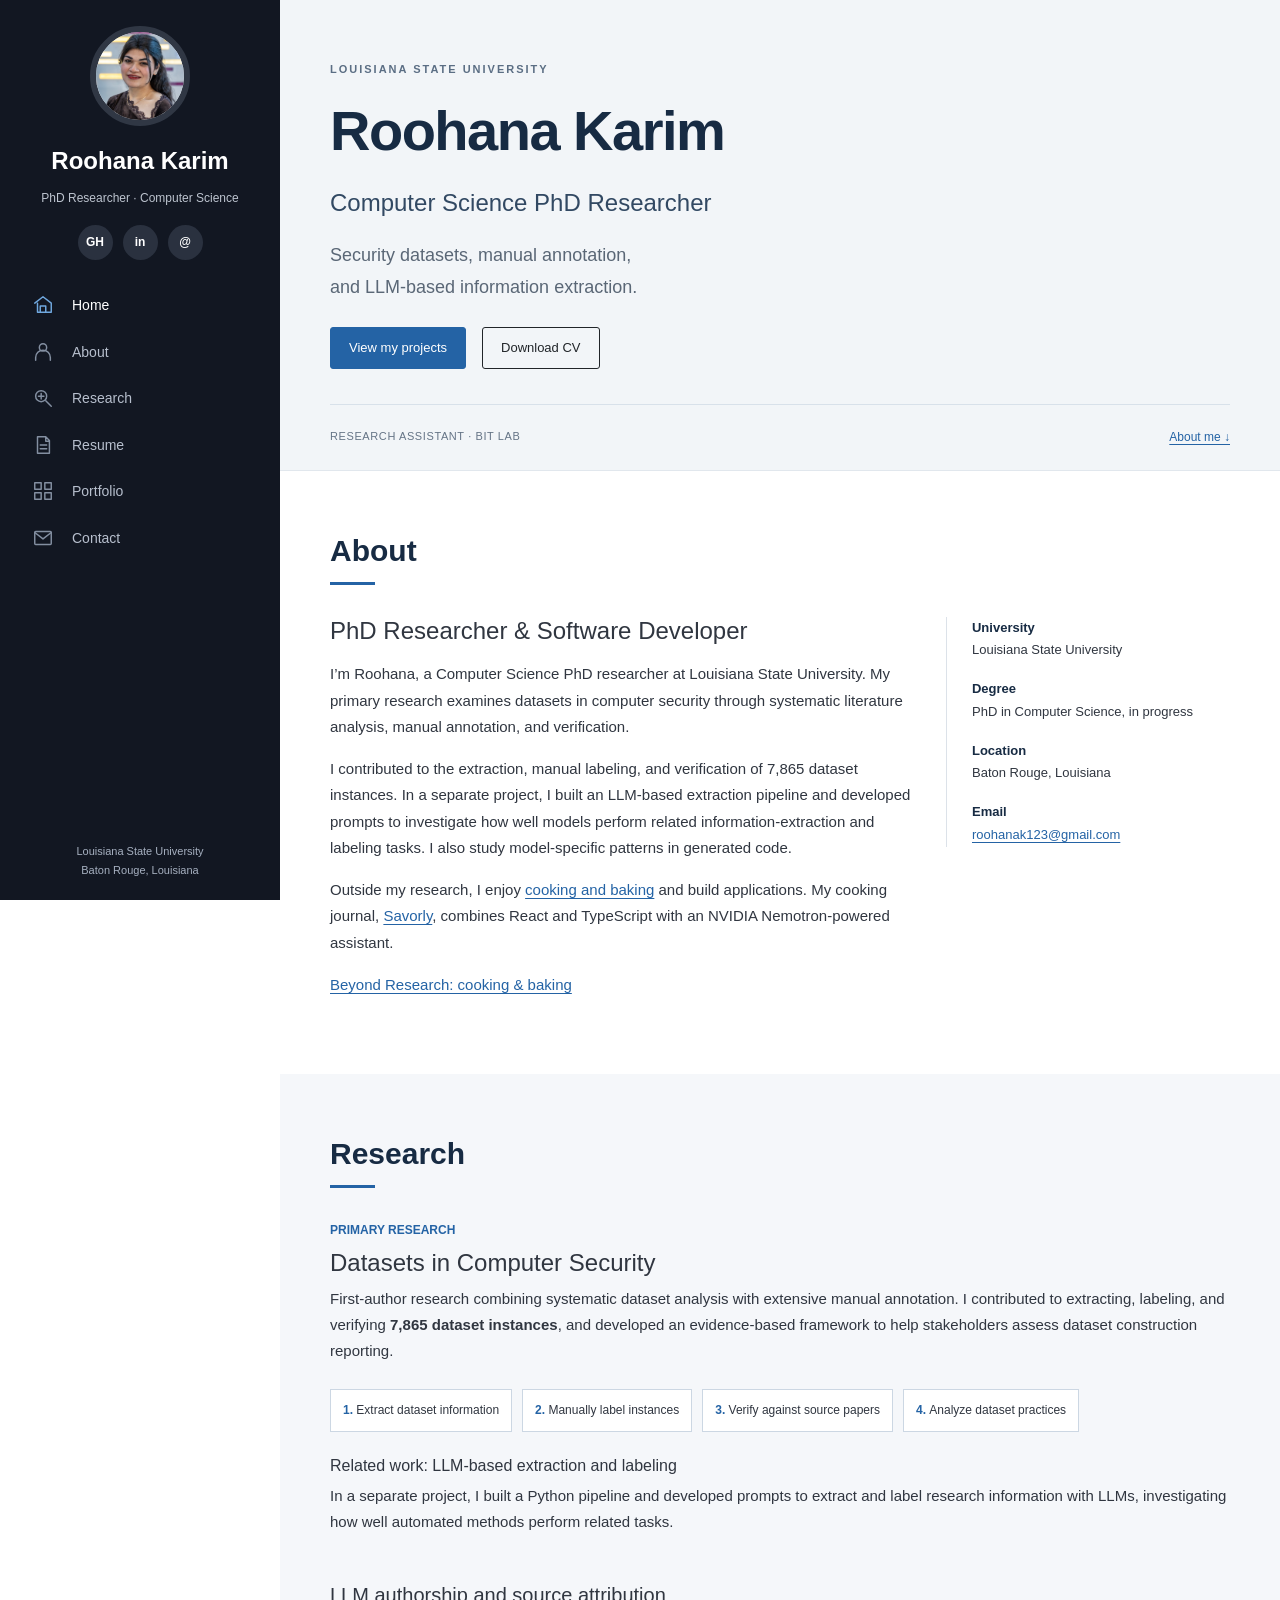
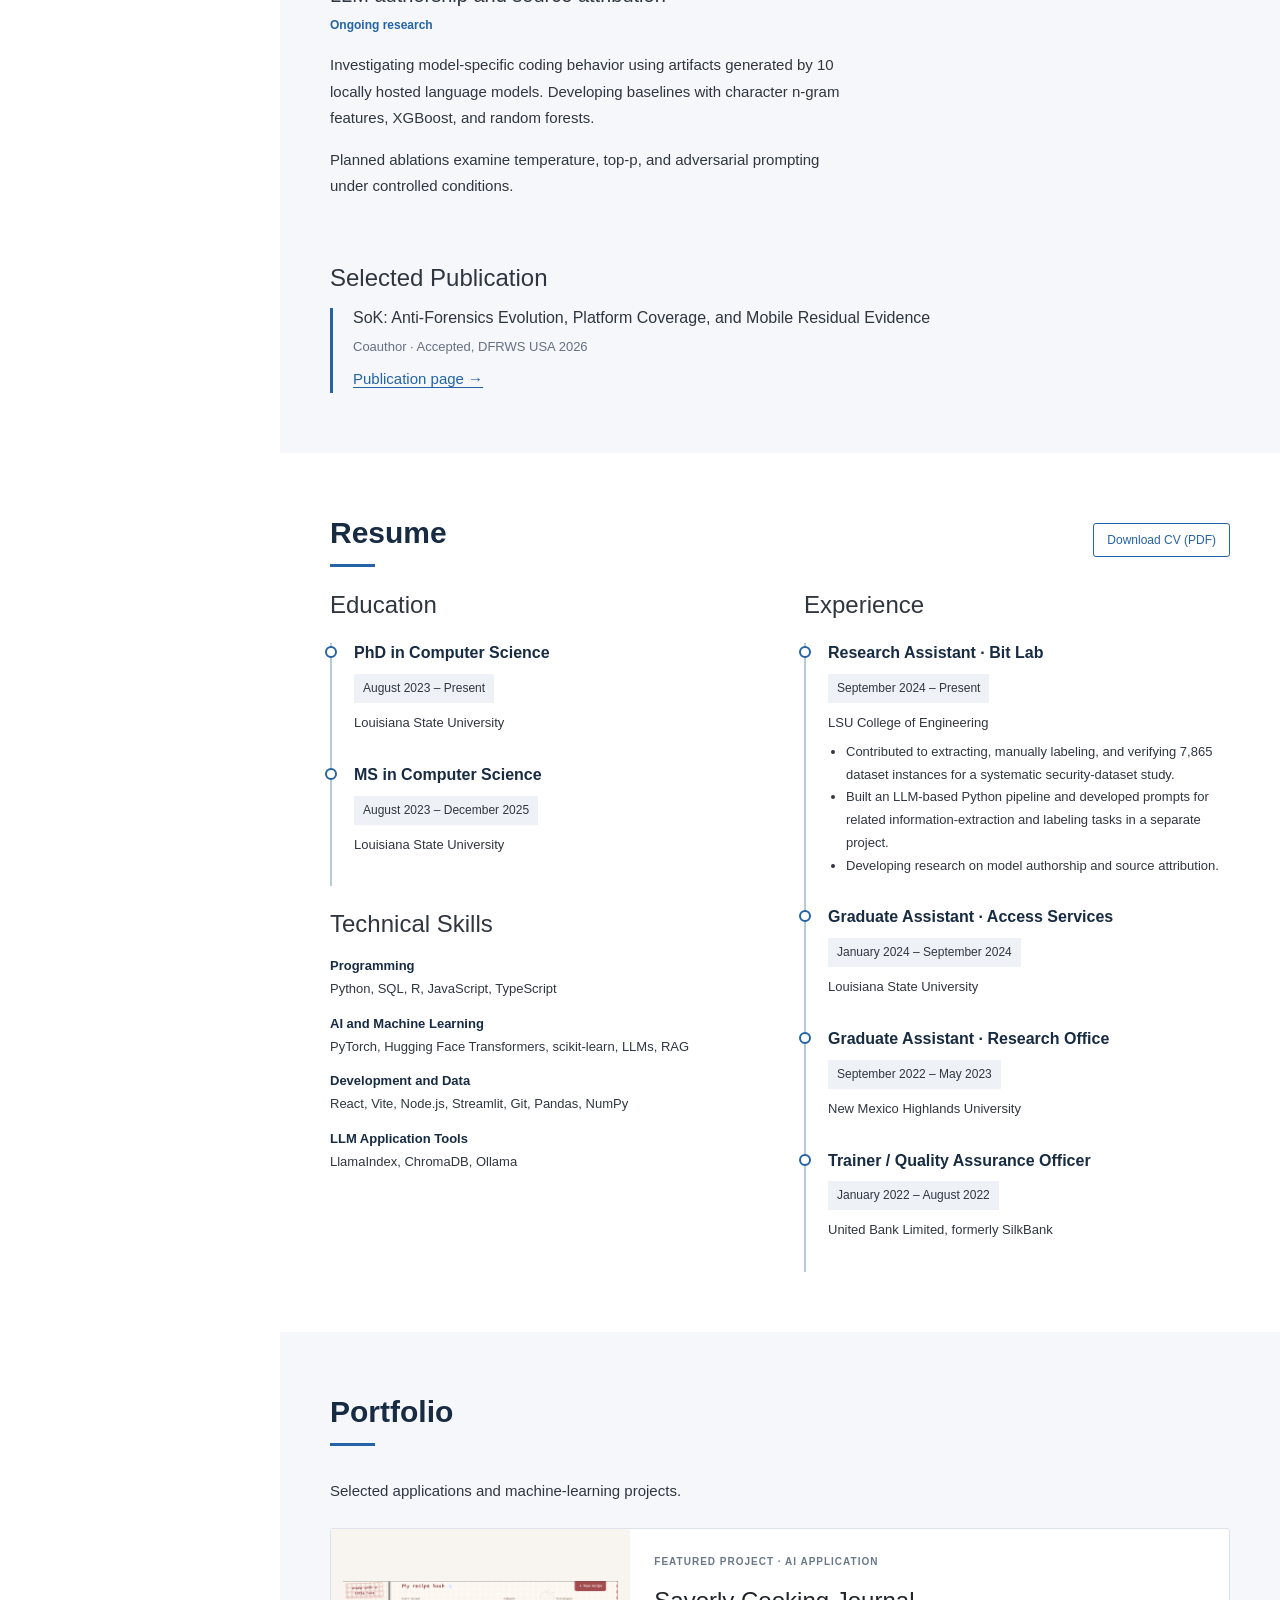
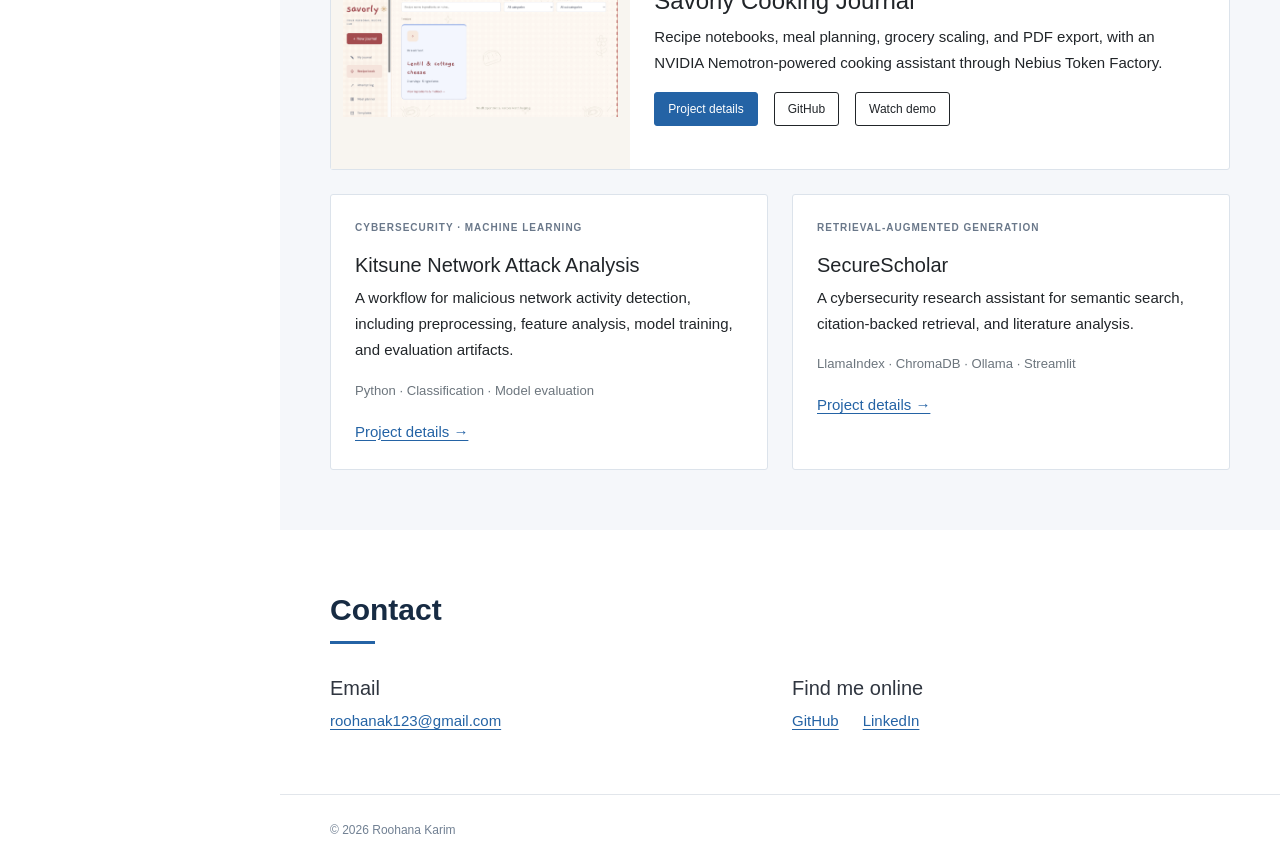
==== commit a1c4202e: "Move cooking and baking to a separate Beyond Research page" ====
--- a/index.html
+++ b/index.html
@@ -1,7 +1,7 @@
 <!doctype html><html lang="en"><head><meta charset="utf-8"><meta name="viewport" content="width=device-width,initial-scale=1"><meta name="description" content="Roohana Karim, Computer Science PhD researcher at Louisiana State University. Research, publications, and software projects."><title>Roohana Karim | Research Portfolio</title><link href="bootstrap.min.css" rel="stylesheet"><link href="style.css?v=savorly-gallery-1" rel="stylesheet"></head><body><a class="visually-hidden-focusable skip" href="#main">Skip to content</a><button class="btn mobile-toggle d-lg-none" type="button" data-bs-toggle="offcanvas" data-bs-target="#sidebar" aria-controls="sidebar" aria-label="Open navigation">☰</button><aside class="offcanvas-lg offcanvas-start sidebar" tabindex="-1" id="sidebar" aria-labelledby="profile-name"><div class="offcanvas-header d-lg-none"><span>Navigation</span><button class="btn-close btn-close-white" data-bs-dismiss="offcanvas" data-bs-target="#sidebar" aria-label="Close navigation"></button></div><div class="profile"><img class="profile-photo" src="portrait.jpg" alt="Roohana Karim"><a id="profile-name" href="index.html#home">Roohana Karim</a><p>PhD Researcher · Computer Science</p><div class="social-links"><a href="https://github.com/Roohanak" aria-label="GitHub">GH</a><a href="https://www.linkedin.com/in/roohana-k-68318110b/" aria-label="LinkedIn">in</a><a href="mailto:roohanak123@gmail.com" aria-label="Email">@</a></div></div><nav class="nav flex-column" aria-label="Portfolio navigation"><a class="nav-link" href="index.html#home"><span aria-hidden="true"><svg viewBox="0 0 24 24" fill="none" stroke="currentColor" stroke-width="1.6" stroke-linecap="round" stroke-linejoin="round"><path d="m3 10 9-7 9 7v10H6V10m3 10v-7h6v7"/></svg></span> Home</a><a class="nav-link" href="index.html#about"><span aria-hidden="true"><svg viewBox="0 0 24 24" fill="none" stroke="currentColor" stroke-width="1.6" stroke-linecap="round" stroke-linejoin="round"><circle cx="12" cy="7" r="4"/><path d="M4 21v-3a8 8 0 0 1 16 0v3"/></svg></span> About</a><a class="nav-link" href="index.html#research"><span aria-hidden="true"><svg viewBox="0 0 24 24" fill="none" stroke="currentColor" stroke-width="1.6" stroke-linecap="round" stroke-linejoin="round"><circle cx="10" cy="10" r="6"/><path d="m15 15 6 6M7 10h6m-3-3v6"/></svg></span> Research</a><a class="nav-link" href="index.html#resume"><span aria-hidden="true"><svg viewBox="0 0 24 24" fill="none" stroke="currentColor" stroke-width="1.6" stroke-linecap="round" stroke-linejoin="round"><path d="M6 3h9l4 4v14H6zM15 3v5h4M9 12h7m-7 4h7"/></svg></span> Resume</a><a class="nav-link" href="index.html#portfolio"><span aria-hidden="true"><svg viewBox="0 0 24 24" fill="none" stroke="currentColor" stroke-width="1.6" stroke-linecap="round" stroke-linejoin="round"><rect x="3" y="3" width="7" height="7"/><rect x="14" y="3" width="7" height="7"/><rect x="3" y="14" width="7" height="7"/><rect x="14" y="14" width="7" height="7"/></svg></span> Portfolio</a><a class="nav-link" href="index.html#contact"><span aria-hidden="true"><svg viewBox="0 0 24 24" fill="none" stroke="currentColor" stroke-width="1.6" stroke-linecap="round" stroke-linejoin="round"><rect x="3" y="5" width="18" height="14" rx="1"/><path d="m3 6 9 7 9-7"/></svg></span> Contact</a></nav><div class="sidebar-footer">Louisiana State University<br>Baton Rouge, Louisiana</div></aside><main id="main"><section id="home" class="hero"><div class="container"><p class="hero-label">LOUISIANA STATE UNIVERSITY</p><h1>Roohana Karim</h1><p class="hero-role">Computer Science PhD Researcher</p><p class="hero-summary">Security datasets, manual annotation,<br class="d-none d-md-block"> and LLM-based information extraction.</p><div class="d-flex flex-wrap gap-3 mt-4"><a href="#portfolio" class="btn btn-primary">View my projects</a><a href="Roohana_Karim_Public_CV.pdf" class="btn btn-outline-dark">Download CV</a></div><div class="hero-bottom"><span>RESEARCH ASSISTANT · BIT LAB</span><a href="#about">About me ↓</a></div></div></section>
-<section id="about" class="section"><div class="container"><h2 class="section-heading">About</h2><div class="row g-4"><div class="col-xl-8"><h3 class="h4 mb-3">PhD Researcher & Software Developer</h3><p>I’m Roohana, a Computer Science PhD researcher at Louisiana State University. My primary research examines datasets in computer security through systematic literature analysis, manual annotation, and verification.</p><p>I contributed to the extraction, manual labeling, and verification of 7,865 dataset instances. In a separate project, I built an LLM-based extraction pipeline and developed prompts to investigate how well models perform related information-extraction and labeling tasks. I also study model-specific patterns in generated code.</p><p>Outside my research, I build applications. My cooking journal, <a href="savorly.html">Savorly</a>, combines React and TypeScript with an NVIDIA Nemotron-powered assistant.</p></div><div class="col-xl-4"><dl class="about-details"><dt>University</dt><dd>Louisiana State University</dd><dt>Degree</dt><dd>PhD in Computer Science, in progress</dd><dt>Location</dt><dd>Baton Rouge, Louisiana</dd><dt>Email</dt><dd><a href="mailto:roohanak123@gmail.com">roohanak123@gmail.com</a></dd></dl></div></div></div></section>
+<section id="about" class="section"><div class="container"><h2 class="section-heading">About</h2><div class="row g-4"><div class="col-xl-8"><h3 class="h4 mb-3">PhD Researcher & Software Developer</h3><p>I’m Roohana, a Computer Science PhD researcher at Louisiana State University. My primary research examines datasets in computer security through systematic literature analysis, manual annotation, and verification.</p><p>I contributed to the extraction, manual labeling, and verification of 7,865 dataset instances. In a separate project, I built an LLM-based extraction pipeline and developed prompts to investigate how well models perform related information-extraction and labeling tasks. I also study model-specific patterns in generated code.</p><p>Outside my research, I enjoy <a href="beyond-research.html">cooking and baking</a> and build applications. My cooking journal, <a href="savorly.html">Savorly</a>, combines React and TypeScript with an NVIDIA Nemotron-powered assistant.</p><p><a href="beyond-research.html">Beyond Research: cooking &amp; baking</a></p></div><div class="col-xl-4"><dl class="about-details"><dt>University</dt><dd>Louisiana State University</dd><dt>Degree</dt><dd>PhD in Computer Science, in progress</dd><dt>Location</dt><dd>Baton Rouge, Louisiana</dd><dt>Email</dt><dd><a href="mailto:roohanak123@gmail.com">roohanak123@gmail.com</a></dd></dl></div></div></div></section>
 <section id="research" class="section section-alt"><div class="container"><h2 class="section-heading">Research</h2><article class="dataset-research mb-5"><p class="status mb-2">PRIMARY RESEARCH</p><h3 class="h4">Datasets in Computer Security</h3><p>First-author research combining systematic dataset analysis with extensive manual annotation. I contributed to extracting, labeling, and verifying <strong>7,865 dataset instances</strong>, and developed an evidence-based framework to help stakeholders assess dataset construction reporting.</p><ol class="research-flow" aria-label="Manual dataset study workflow"><li>Extract dataset information</li><li>Manually label instances</li><li>Verify against source papers</li><li>Analyze dataset practices</li></ol><h4 class="h6 mt-4">Related work: LLM-based extraction and labeling</h4><p class="mb-0">In a separate project, I built a Python pipeline and developed prompts to extract and label research information with LLMs, investigating how well automated methods perform related tasks.</p></article><div class="row g-4"><div class="col-md-7"><h3 class="h5">LLM authorship and source attribution</h3><p class="status">Ongoing research</p><p>Investigating model-specific coding behavior using artifacts generated by 10 locally hosted language models. Developing baselines with character n-gram features, XGBoost, and random forests.</p><p>Planned ablations examine temperature, top-p, and adversarial prompting under controlled conditions.</p></div></div><h3 class="h4 mt-5 mb-3">Selected Publication</h3><article class="publication"><h4 class="h6">SoK: Anti-Forensics Evolution, Platform Coverage, and Mobile Residual Evidence</h4><p class="mb-2">Coauthor · Accepted, DFRWS USA 2026</p><a href="https://dfrws.org/presentation/sok-anti-forensics-evolution-platform-coverage-and-mobile-residual-evidence/">Publication page →</a></article></div></section>
 <section id="resume" class="section"><div class="container"><div class="d-flex flex-wrap align-items-center justify-content-between gap-3 mb-4"><h2 class="section-heading mb-0">Resume</h2><a class="btn btn-outline-primary btn-sm" href="Roohana_Karim_Public_CV.pdf">Download CV (PDF)</a></div><div class="row g-5"><div class="col-md-6"><h3 class="h4 mb-4">Education</h3><div class="resume-item"><h4>PhD in Computer Science</h4><span class="resume-date">August 2023 – Present</span><p>Louisiana State University</p></div><div class="resume-item"><h4>MS in Computer Science</h4><span class="resume-date">August 2023 – December 2025</span><p>Louisiana State University</p></div><h3 class="h4 mt-4 mb-3">Technical Skills</h3><dl class="skills"><dt>Programming</dt><dd>Python, SQL, R, JavaScript, TypeScript</dd><dt>AI and Machine Learning</dt><dd>PyTorch, Hugging Face Transformers, scikit-learn, LLMs, RAG</dd><dt>Development and Data</dt><dd>React, Vite, Node.js, Streamlit, Git, Pandas, NumPy</dd><dt>LLM Application Tools</dt><dd>LlamaIndex, ChromaDB, Ollama</dd></dl></div><div class="col-md-6"><h3 class="h4 mb-4">Experience</h3><div class="resume-item"><h4>Research Assistant · Bit Lab</h4><span class="resume-date">September 2024 – Present</span><p>LSU College of Engineering</p><ul><li>Contributed to extracting, manually labeling, and verifying 7,865 dataset instances for a systematic security-dataset study.</li><li>Built an LLM-based Python pipeline and developed prompts for related information-extraction and labeling tasks in a separate project.</li><li>Developing research on model authorship and source attribution.</li></ul></div><div class="resume-item"><h4>Graduate Assistant · Access Services</h4><span class="resume-date">January 2024 – September 2024</span><p>Louisiana State University</p></div><div class="resume-item"><h4>Graduate Assistant · Research Office</h4><span class="resume-date">September 2022 – May 2023</span><p>New Mexico Highlands University</p></div><div class="resume-item"><h4>Trainer / Quality Assurance Officer</h4><span class="resume-date">January 2022 – August 2022</span><p>United Bank Limited, formerly SilkBank</p></div></div></div></div></section>
 <section id="portfolio" class="section section-alt"><div class="container"><h2 class="section-heading">Portfolio</h2><p class="mb-4">Selected applications and machine-learning projects.</p><div class="row g-4"><div class="col-12"><article class="card featured-project"><div class="row g-0"><div class="col-md-4 project-cover savorly-cover"><a href="savorly.html#screenshots" aria-label="View Savorly screenshots"><img src="savorly-recipe-book.png" alt="Savorly recipe book screenshot" width="1200" height="640" style="display:block;width:100%;max-width:100%;height:auto" loading="lazy"></a></div><div class="col-md-8"><div class="card-body p-4"><p class="project-category">FEATURED PROJECT · AI APPLICATION</p><h3 class="h4">Savorly Cooking Journal</h3><p>Recipe notebooks, meal planning, grocery scaling, and PDF export, with an NVIDIA Nemotron-powered cooking assistant through Nebius Token Factory.</p><div class="d-flex flex-wrap gap-3"><a class="btn btn-primary btn-sm" href="savorly.html">Project details</a><a class="btn btn-outline-dark btn-sm" href="https://github.com/Roohanak/savorly">GitHub</a><a class="btn btn-outline-dark btn-sm" href="https://www.youtube.com/watch?v=6JvLUXgtp84">Watch demo</a></div></div></div></div></article></div><div class="col-md-6"><article class="card h-100"><div class="card-body p-4"><p class="project-category">CYBERSECURITY · MACHINE LEARNING</p><h3 class="h5">Kitsune Network Attack Analysis</h3><p>A workflow for malicious network activity detection, including preprocessing, feature analysis, model training, and evaluation artifacts.</p><p class="small text-secondary">Python · Classification · Model evaluation</p><a href="kitsune.html">Project details →</a></div></article></div><div class="col-md-6"><article class="card h-100"><div class="card-body p-4"><p class="project-category">RETRIEVAL-AUGMENTED GENERATION</p><h3 class="h5">SecureScholar</h3><p>A cybersecurity research assistant for semantic search, citation-backed retrieval, and literature analysis.</p><p class="small text-secondary">LlamaIndex · ChromaDB · Ollama · Streamlit</p><a href="securescholar.html">Project details →</a></div></article></div></div></div></section>
-<section id="beyond-research" class="section section-alt"><div class="container"><h2 class="section-heading">Beyond Research</h2><div class="row g-4 align-items-start"><div class="col-md-7"><h3 class="h4">Cooking &amp; Baking</h3><p>Outside research, I enjoy cooking and baking, experimenting with recipes, and building <a href="savorly.html">Savorly</a> to bring those interests together.</p><p>A glimpse into my kitchen.</p></div><div class="col-md-5"><video controls playsinline preload="none" poster="cooking-baking-poster.jpg" aria-label="Roohana's cooking video" style="display:block;width:100%;max-width:320px;max-height:570px;background:#111;border-radius:6px"><source src="cooking-baking.mp4" type="video/mp4">Your browser does not support embedded video. <a href="cooking-baking.mp4">Watch the cooking video</a>.</video></div></div></div></section>
+
 <section id="contact" class="section"><div class="container"><h2 class="section-heading">Contact</h2><div class="row g-4"><div class="col-md-6"><h3 class="h5">Email</h3><a href="mailto:roohanak123@gmail.com">roohanak123@gmail.com</a></div><div class="col-md-6"><h3 class="h5">Find me online</h3><a class="me-4" href="https://github.com/Roohanak">GitHub</a><a href="https://www.linkedin.com/in/roohana-k-68318110b/">LinkedIn</a></div></div></div></section><footer class="page-footer"><div class="container">© <span id="year">2026</span> Roohana Karim</div></footer></main><script src="bootstrap.bundle.min.js"></script><script src="script.js"></script></body></html>
